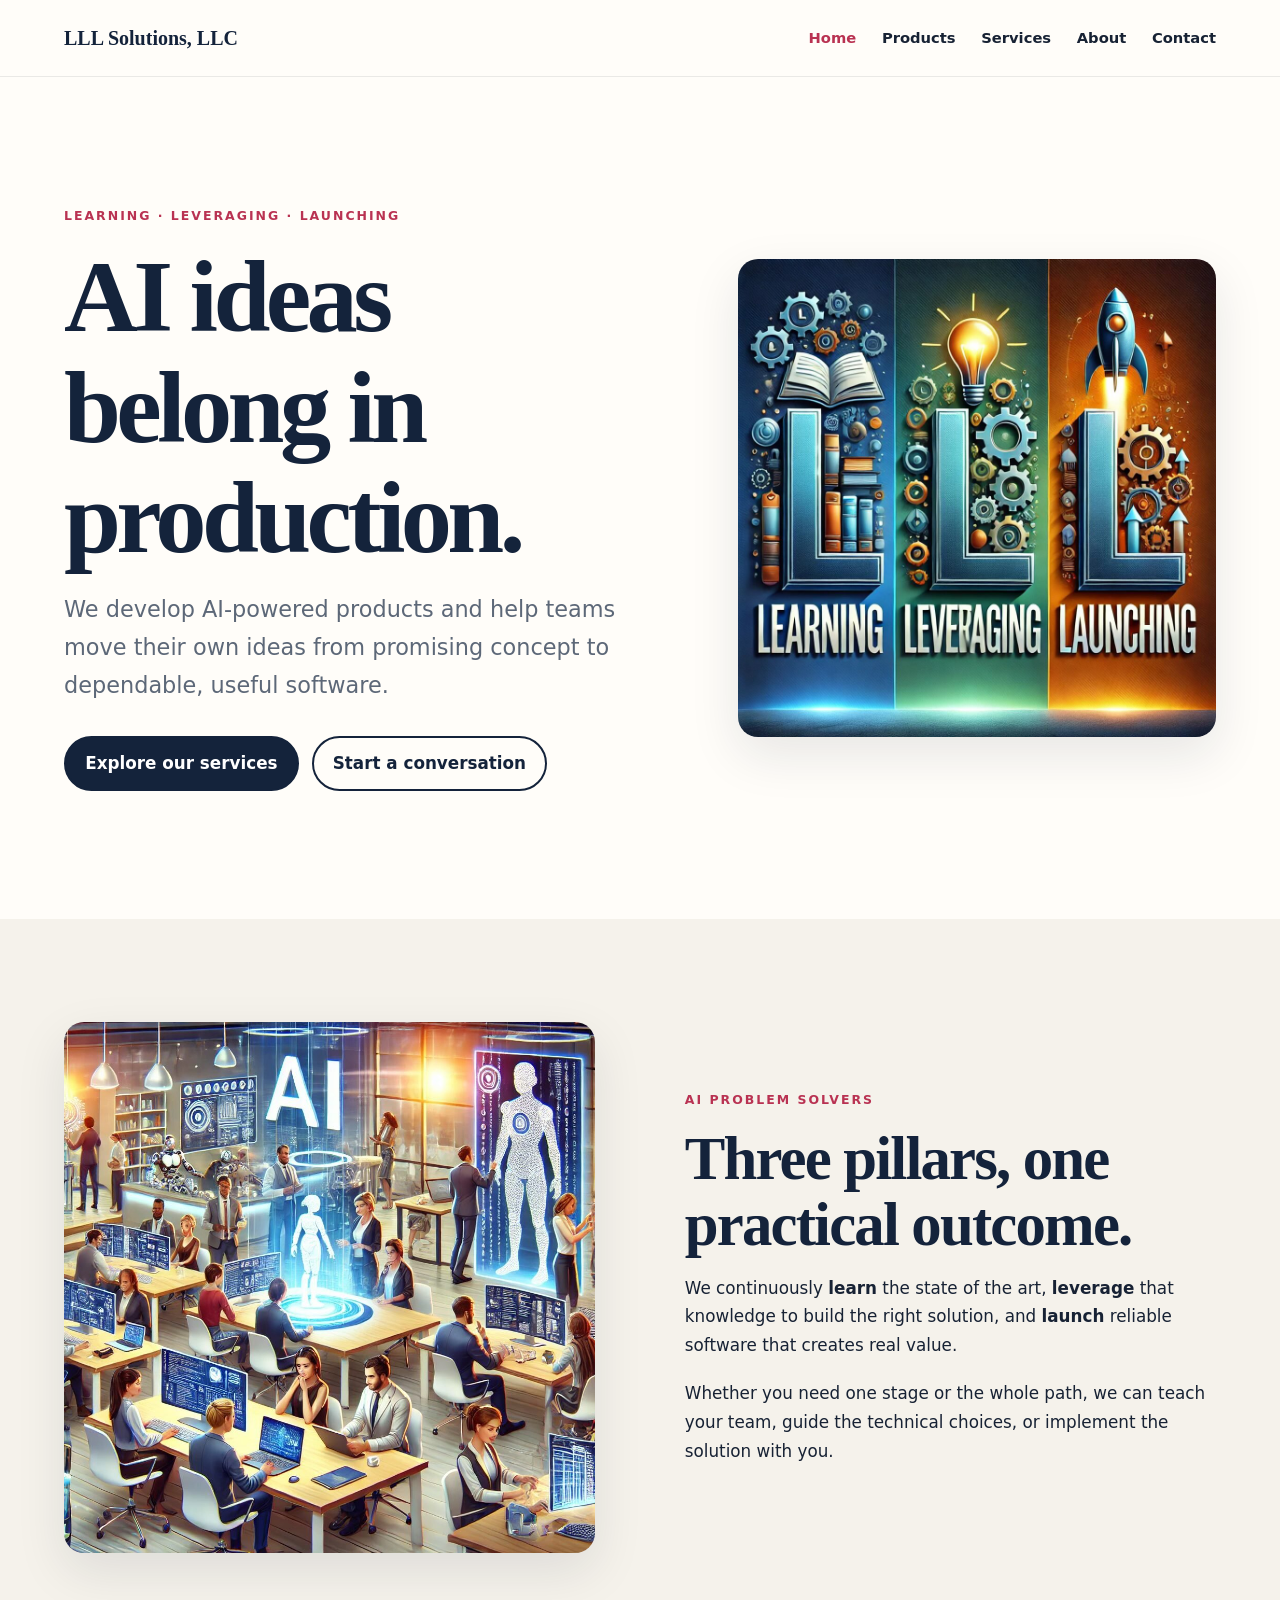
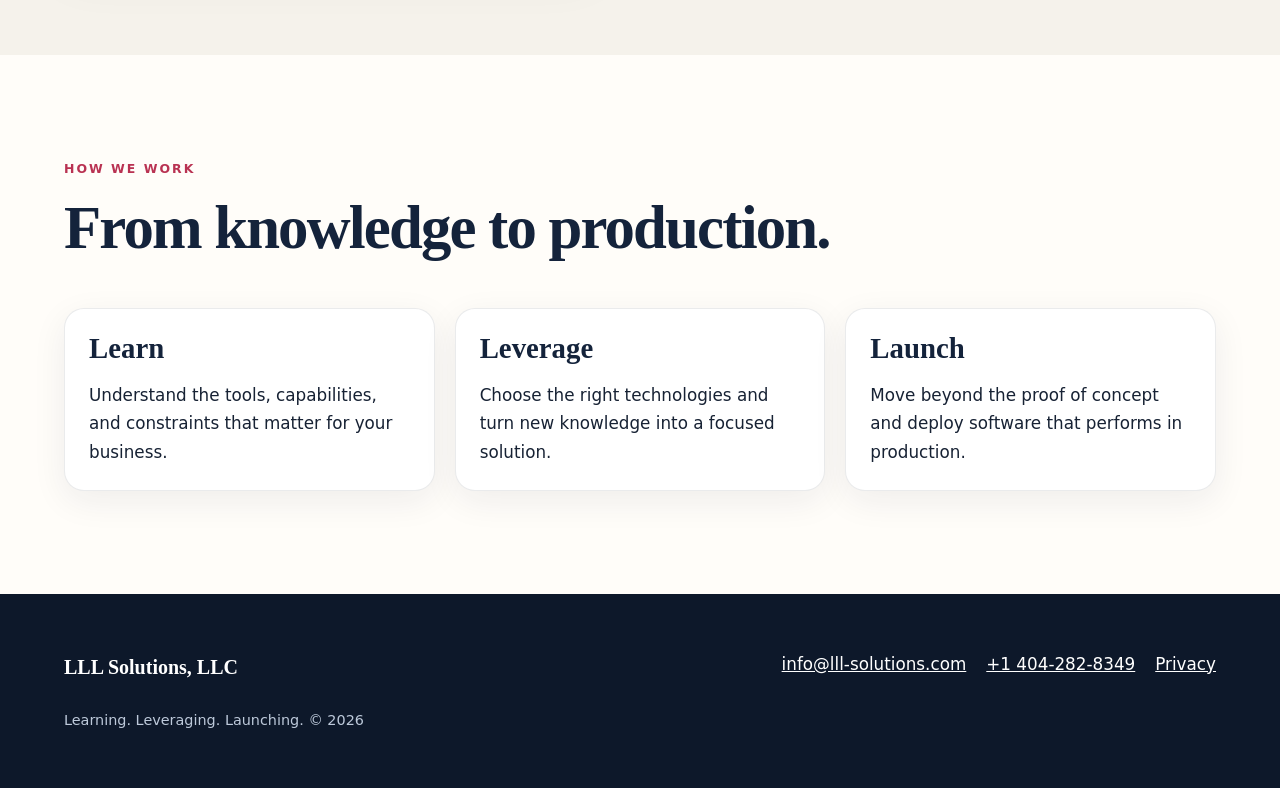
==== index.html @ f2076dd1 "Launch static LLL Solutions website" ====
<!doctype html>
<html lang="en">
<head>
  <meta charset="utf-8">
  <meta name="viewport" content="width=device-width, initial-scale=1">
  <meta name="description" content="LLL Solutions develops and launches practical AI products and helps teams put AI into production.">
  <title>LLL Solutions, LLC — AI Problem Solvers</title>
  <link rel="stylesheet" href="/assets/styles.css">
  <script src="/assets/site.js" defer></script>
</head>
<body>
  <site-header></site-header>
  <main id="main">
    <section class="container hero">
      <div>
        <p class="eyebrow">Learning · Leveraging · Launching</p>
        <h1>AI ideas belong in production.</h1>
        <p class="lede">We develop AI-powered products and help teams move their own ideas from promising concept to dependable, useful software.</p>
        <div class="actions">
          <a class="button" href="/services/">Explore our services</a>
          <a class="button button--ghost" href="/contact/">Start a conversation</a>
        </div>
      </div>
      <div class="hero__image"><img src="/assets/images/three-pillars.jpg" alt="Three llamas representing learning, leveraging, and launching"></div>
    </section>

    <section class="section section--soft">
      <div class="container split">
        <div class="feature-image"><img src="/assets/images/ai-problem-solvers.jpg" alt="Llama working with artificial intelligence technology"></div>
        <div>
          <p class="eyebrow">AI problem solvers</p>
          <h2>Three pillars, one practical outcome.</h2>
          <p>We continuously <strong>learn</strong> the state of the art, <strong>leverage</strong> that knowledge to build the right solution, and <strong>launch</strong> reliable software that creates real value.</p>
          <p>Whether you need one stage or the whole path, we can teach your team, guide the technical choices, or implement the solution with you.</p>
        </div>
      </div>
    </section>

    <section class="section">
      <div class="container">
        <p class="eyebrow">How we work</p>
        <h2>From knowledge to production.</h2>
        <div class="card-grid">
          <article class="card"><div class="card__body"><h3>Learn</h3><p>Understand the tools, capabilities, and constraints that matter for your business.</p></div></article>
          <article class="card"><div class="card__body"><h3>Leverage</h3><p>Choose the right technologies and turn new knowledge into a focused solution.</p></div></article>
          <article class="card"><div class="card__body"><h3>Launch</h3><p>Move beyond the proof of concept and deploy software that performs in production.</p></div></article>
        </div>
      </div>
    </section>
  </main>
  <site-footer></site-footer>
</body>
</html>
---- assets/styles.css ----
:root {
  --ink: #172234;
  --muted: #5d6878;
  --paper: #fffdf9;
  --surface: #f5f2eb;
  --surface-strong: #e9e3d8;
  --accent: #e85473;
  --accent-dark: #b93252;
  --teal: #0d7770;
  --navy: #14233b;
  --white: #ffffff;
  --radius: 1.25rem;
  --shadow: 0 18px 50px rgb(23 34 52 / 10%);
  --content: 72rem;
  --text: 44rem;
  --space-section: clamp(4rem, 8vw, 7rem);
}

* { box-sizing: border-box; }

html { scroll-behavior: smooth; }

body {
  margin: 0;
  color: var(--ink);
  background: var(--paper);
  font-family: Inter, ui-sans-serif, system-ui, -apple-system, BlinkMacSystemFont, "Segoe UI", sans-serif;
  font-size: 1.05rem;
  line-height: 1.7;
}

img { display: block; max-width: 100%; }
a { color: var(--teal); }
a:hover { color: var(--accent-dark); }

h1, h2, h3 {
  margin: 0 0 1rem;
  color: var(--navy);
  font-family: Georgia, "Times New Roman", serif;
  line-height: 1.08;
}

h1 { font-size: clamp(3rem, 8vw, 6.5rem); letter-spacing: -0.045em; }
h2 { font-size: clamp(2.1rem, 5vw, 3.8rem); letter-spacing: -0.03em; }
h3 { font-size: clamp(1.35rem, 3vw, 1.8rem); }
p { margin: 0 0 1.25rem; }

.skip-link {
  position: fixed;
  left: 1rem;
  top: -5rem;
  z-index: 100;
  padding: .75rem 1rem;
  background: var(--navy);
  color: var(--white);
}
.skip-link:focus { top: 1rem; }

.site-header {
  position: sticky;
  top: 0;
  z-index: 20;
  border-bottom: 1px solid rgb(23 34 52 / 9%);
  background: rgb(255 253 249 / 92%);
  backdrop-filter: blur(16px);
}

.nav-wrap {
  display: flex;
  align-items: center;
  justify-content: space-between;
  width: min(calc(100% - 2rem), var(--content));
  min-height: 4.75rem;
  margin: auto;
  gap: 1.5rem;
}

.brand {
  color: var(--navy);
  font-family: Georgia, "Times New Roman", serif;
  font-size: 1.25rem;
  font-weight: 700;
  text-decoration: none;
  white-space: nowrap;
}

.nav-links { display: flex; align-items: center; gap: clamp(.7rem, 2vw, 1.6rem); }
.nav-links a { color: var(--ink); font-size: .92rem; font-weight: 700; text-decoration: none; }
.nav-links a:hover, .nav-links a[aria-current="page"] { color: var(--accent-dark); }

.container { width: min(calc(100% - 2rem), var(--content)); margin-inline: auto; }
.text-container { width: min(calc(100% - 2rem), var(--text)); margin-inline: auto; }
.section { padding-block: var(--space-section); }
.section--soft { background: var(--surface); }
.section--dark { color: #dfe8f5; background: var(--navy); }
.section--dark h2, .section--dark h3 { color: var(--white); }

.eyebrow {
  margin-bottom: 1rem;
  color: var(--accent-dark);
  font-size: .78rem;
  font-weight: 800;
  letter-spacing: .16em;
  text-transform: uppercase;
}

.lede { max-width: 43rem; color: var(--muted); font-size: clamp(1.15rem, 2vw, 1.4rem); }
.section--dark .lede { color: #bdc9da; }

.hero {
  display: grid;
  grid-template-columns: 1.1fr .9fr;
  align-items: center;
  min-height: calc(100vh - 4.75rem);
  gap: clamp(2rem, 7vw, 6rem);
  padding-block: clamp(4rem, 10vw, 8rem);
}

.hero__image, .feature-image {
  overflow: hidden;
  border-radius: var(--radius);
  box-shadow: var(--shadow);
}
.hero__image img, .feature-image img { width: 100%; aspect-ratio: 1; object-fit: cover; }

.actions { display: flex; flex-wrap: wrap; gap: .8rem; margin-top: 2rem; }
.button {
  display: inline-flex;
  align-items: center;
  justify-content: center;
  min-height: 3rem;
  padding: .7rem 1.2rem;
  border: 2px solid var(--navy);
  border-radius: 999px;
  background: var(--navy);
  color: var(--white);
  font-weight: 800;
  text-decoration: none;
}
.button:hover { border-color: var(--accent-dark); background: var(--accent-dark); color: var(--white); }
.button--ghost { background: transparent; color: var(--navy); }

.split {
  display: grid;
  grid-template-columns: repeat(2, minmax(0, 1fr));
  align-items: center;
  gap: clamp(2rem, 7vw, 6rem);
}

.card-grid { display: grid; grid-template-columns: repeat(3, minmax(0, 1fr)); gap: 1.25rem; margin-top: 3rem; }
.card {
  overflow: hidden;
  border: 1px solid rgb(23 34 52 / 9%);
  border-radius: var(--radius);
  background: var(--white);
  box-shadow: 0 10px 35px rgb(23 34 52 / 7%);
}
.card img { width: 100%; aspect-ratio: 16 / 10; object-fit: cover; }
.card__body { padding: 1.5rem; }
.card__body p:last-child { margin-bottom: 0; }

.page-hero { padding-block: clamp(4rem, 10vw, 8rem); background: var(--surface); }
.page-hero h1 { max-width: 60rem; }
.page-hero .lede { margin-bottom: 0; }

.profile-image { width: min(18rem, 70vw); border-radius: 50%; box-shadow: var(--shadow); }
.gallery { display: grid; grid-template-columns: repeat(3, minmax(0, 1fr)); gap: 1rem; margin-top: 2.5rem; }
.gallery img { width: 100%; aspect-ratio: 3 / 4; border-radius: var(--radius); object-fit: cover; }

.contact-panel {
  padding: clamp(2rem, 6vw, 4rem);
  border-radius: var(--radius);
  background: var(--navy);
  color: #dfe8f5;
  box-shadow: var(--shadow);
}
.contact-panel h2 { color: var(--white); }
.contact-panel a { color: #ff9caf; }
.contact-list { display: grid; gap: .8rem; margin: 2rem 0 0; padding: 0; list-style: none; }
.contact-list a { font-size: clamp(1.15rem, 3vw, 1.6rem); font-weight: 800; }

.legal { padding-block: var(--space-section); }
.legal h2 { margin-top: 2.5rem; font-size: 1.8rem; }

.site-footer { padding-block: 3.5rem; color: #bdc9da; background: #0d182a; }
.footer-grid { display: grid; grid-template-columns: 1fr auto; gap: 2rem; }
.footer-links { display: flex; flex-wrap: wrap; gap: .6rem 1.25rem; }
.site-footer a { color: var(--white); }
.copyright { margin: 1.5rem 0 0; font-size: .9rem; }

@media (max-width: 760px) {
  .nav-wrap { align-items: flex-start; flex-direction: column; padding-block: 1rem; }
  .nav-links { width: 100%; overflow-x: auto; padding-bottom: .25rem; }
  .site-header { position: static; }
  .hero { min-height: auto; }
  .hero, .split, .card-grid, .gallery, .footer-grid { grid-template-columns: 1fr; }
  .hero__image { max-width: 30rem; }
  .gallery { grid-template-columns: repeat(2, minmax(0, 1fr)); }
  .gallery img:last-child { grid-column: 1 / -1; width: 50%; margin-inline: auto; }
}

@media (prefers-reduced-motion: no-preference) {
  .card, .button { transition: transform 180ms ease, box-shadow 180ms ease, background 180ms ease; }
  .card:hover { transform: translateY(-4px); box-shadow: var(--shadow); }
  .button:hover { transform: translateY(-1px); }
}
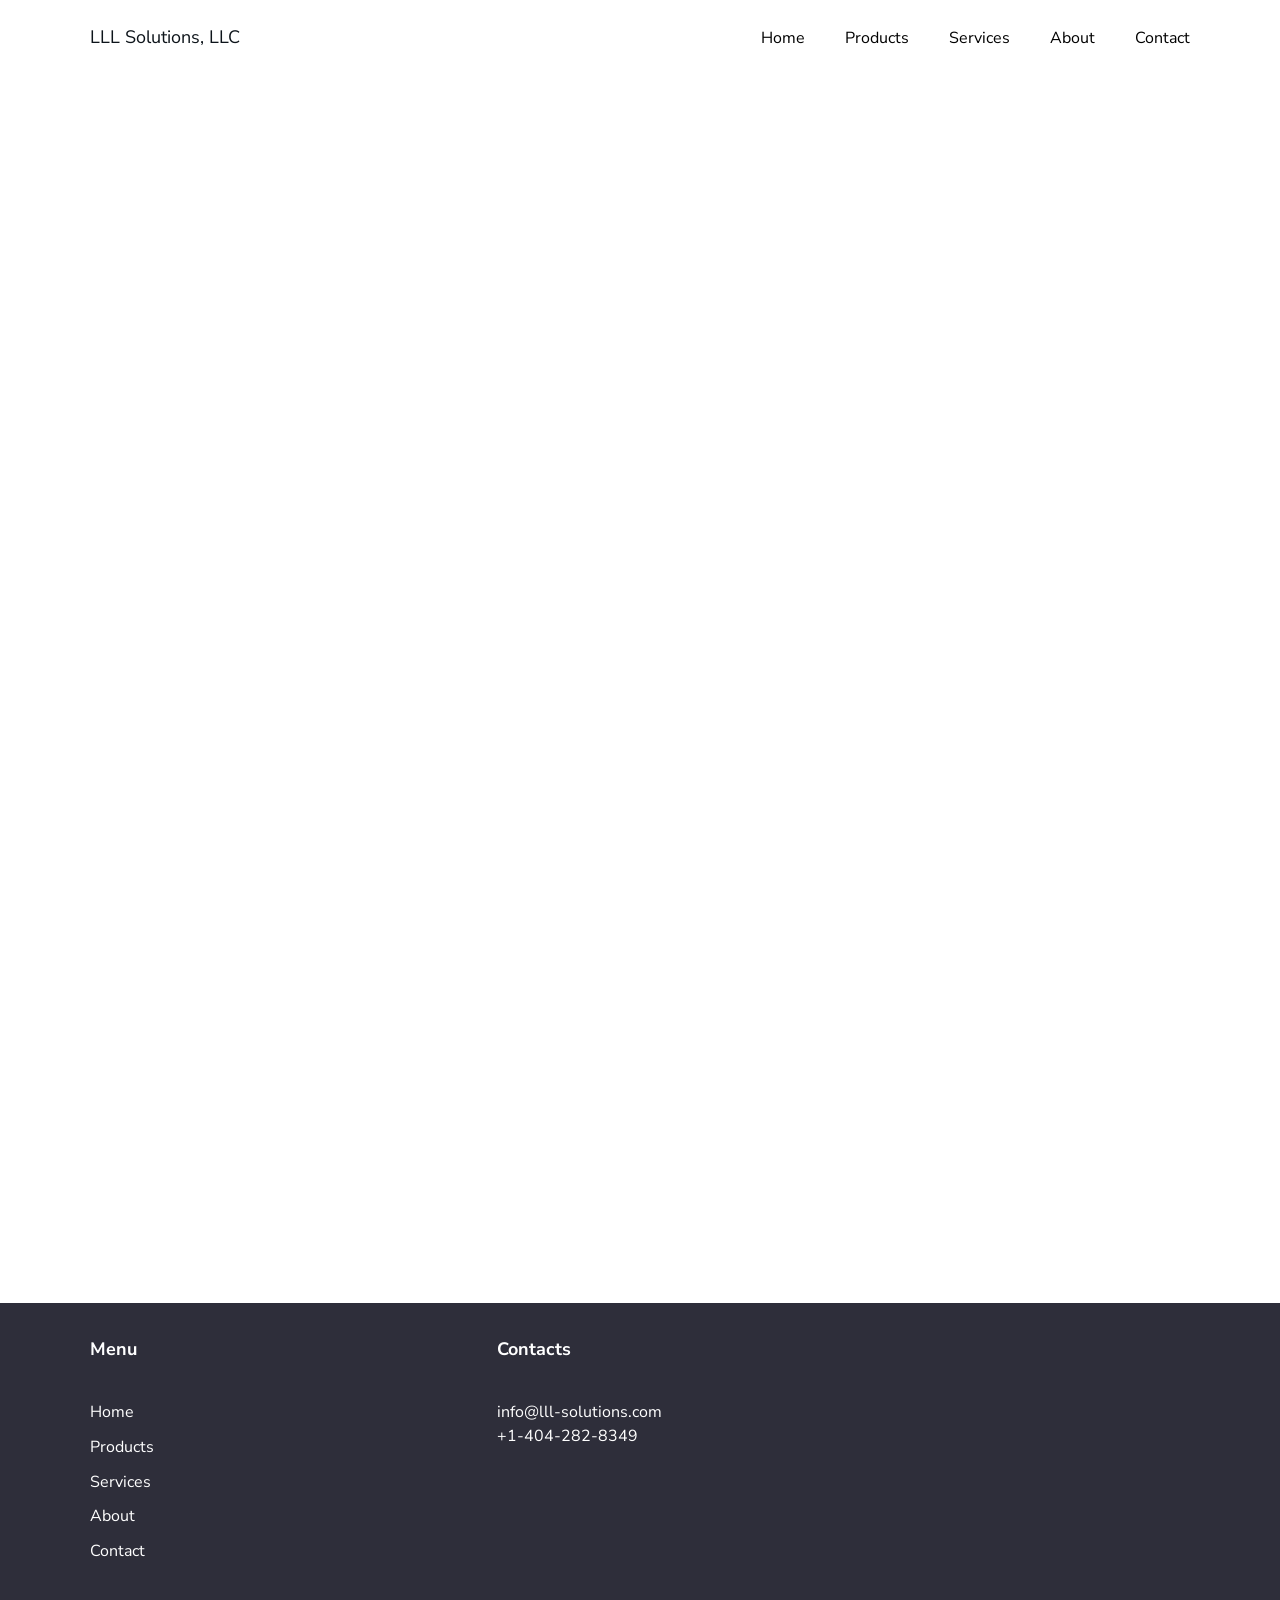
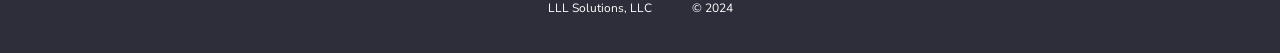
==== commit f7aae7a2: "Mirror original WordPress site as static HTML" ====
--- a/index.html
+++ b/index.html
@@ -1,53 +1,385 @@
-<!doctype html>
-<html lang="en">
+<!DOCTYPE html>
+<html lang="en-US">
 <head>
-  <meta charset="utf-8">
-  <meta name="viewport" content="width=device-width, initial-scale=1">
-  <meta name="description" content="LLL Solutions develops and launches practical AI products and helps teams put AI into production.">
-  <title>LLL Solutions, LLC — AI Problem Solvers</title>
-  <link rel="stylesheet" href="/assets/styles.css">
-  <script src="/assets/site.js" defer></script>
+	<meta charset="UTF-8" />
+	<meta name="viewport" content="width=device-width, initial-scale=1" />
+<meta name='robots' content='max-image-preview:large' />
+	<style>img:is([sizes="auto" i], [sizes^="auto," i]) { contain-intrinsic-size: 3000px 1500px }</style>
+	<title>LLL Solutions, LLC</title>
+<script>
+window._wpemojiSettings = {"baseUrl":"https:\/\/s.w.org\/images\/core\/emoji\/15.0.3\/72x72\/","ext":".png","svgUrl":"https:\/\/s.w.org\/images\/core\/emoji\/15.0.3\/svg\/","svgExt":".svg","source":{"concatemoji":"https:\/\/lll-solutions.com\/wp-includes\/js\/wp-emoji-release.min.js?ver=6.7.8"}};
+/*! This file is auto-generated */
+!function(i,n){var o,s,e;function c(e){try{var t={supportTests:e,timestamp:(new Date).valueOf()};sessionStorage.setItem(o,JSON.stringify(t))}catch(e){}}function p(e,t,n){e.clearRect(0,0,e.canvas.width,e.canvas.height),e.fillText(t,0,0);var t=new Uint32Array(e.getImageData(0,0,e.canvas.width,e.canvas.height).data),r=(e.clearRect(0,0,e.canvas.width,e.canvas.height),e.fillText(n,0,0),new Uint32Array(e.getImageData(0,0,e.canvas.width,e.canvas.height).data));return t.every(function(e,t){return e===r[t]})}function u(e,t,n){switch(t){case"flag":return n(e,"\ud83c\udff3\ufe0f\u200d\u26a7\ufe0f","\ud83c\udff3\ufe0f\u200b\u26a7\ufe0f")?!1:!n(e,"\ud83c\uddfa\ud83c\uddf3","\ud83c\uddfa\u200b\ud83c\uddf3")&&!n(e,"\ud83c\udff4\udb40\udc67\udb40\udc62\udb40\udc65\udb40\udc6e\udb40\udc67\udb40\udc7f","\ud83c\udff4\u200b\udb40\udc67\u200b\udb40\udc62\u200b\udb40\udc65\u200b\udb40\udc6e\u200b\udb40\udc67\u200b\udb40\udc7f");case"emoji":return!n(e,"\ud83d\udc26\u200d\u2b1b","\ud83d\udc26\u200b\u2b1b")}return!1}function f(e,t,n){var r="undefined"!=typeof WorkerGlobalScope&&self instanceof WorkerGlobalScope?new OffscreenCanvas(300,150):i.createElement("canvas"),a=r.getContext("2d",{willReadFrequently:!0}),o=(a.textBaseline="top",a.font="600 32px Arial",{});return e.forEach(function(e){o[e]=t(a,e,n)}),o}function t(e){var t=i.createElement("script");t.src=e,t.defer=!0,i.head.appendChild(t)}"undefined"!=typeof Promise&&(o="wpEmojiSettingsSupports",s=["flag","emoji"],n.supports={everything:!0,everythingExceptFlag:!0},e=new Promise(function(e){i.addEventListener("DOMContentLoaded",e,{once:!0})}),new Promise(function(t){var n=function(){try{var e=JSON.parse(sessionStorage.getItem(o));if("object"==typeof e&&"number"==typeof e.timestamp&&(new Date).valueOf()<e.timestamp+604800&&"object"==typeof e.supportTests)return e.supportTests}catch(e){}return null}();if(!n){if("undefined"!=typeof Worker&&"undefined"!=typeof OffscreenCanvas&&"undefined"!=typeof URL&&URL.createObjectURL&&"undefined"!=typeof Blob)try{var e="postMessage("+f.toString()+"("+[JSON.stringify(s),u.toString(),p.toString()].join(",")+"));",r=new Blob([e],{type:"text/javascript"}),a=new Worker(URL.createObjectURL(r),{name:"wpTestEmojiSupports"});return void(a.onmessage=function(e){c(n=e.data),a.terminate(),t(n)})}catch(e){}c(n=f(s,u,p))}t(n)}).then(function(e){for(var t in e)n.supports[t]=e[t],n.supports.everything=n.supports.everything&&n.supports[t],"flag"!==t&&(n.supports.everythingExceptFlag=n.supports.everythingExceptFlag&&n.supports[t]);n.supports.everythingExceptFlag=n.supports.everythingExceptFlag&&!n.supports.flag,n.DOMReady=!1,n.readyCallback=function(){n.DOMReady=!0}}).then(function(){return e}).then(function(){var e;n.supports.everything||(n.readyCallback(),(e=n.source||{}).concatemoji?t(e.concatemoji):e.wpemoji&&e.twemoji&&(t(e.twemoji),t(e.wpemoji)))}))}((window,document),window._wpemojiSettings);
+</script>
+
+<style id='wp-block-site-logo-inline-css'>
+.wp-block-site-logo{box-sizing:border-box;line-height:0}.wp-block-site-logo a{display:inline-block;line-height:0}.wp-block-site-logo.is-default-size img{height:auto;width:120px}.wp-block-site-logo img{height:auto;max-width:100%}.wp-block-site-logo a,.wp-block-site-logo img{border-radius:inherit}.wp-block-site-logo.aligncenter{margin-left:auto;margin-right:auto;text-align:center}:root :where(.wp-block-site-logo.is-style-rounded){border-radius:9999px}
+</style>
+<style id='wp-block-site-title-inline-css'>
+.wp-block-site-title{box-sizing:border-box}.wp-block-site-title :where(a){color:inherit;font-family:inherit;font-size:inherit;font-style:inherit;font-weight:inherit;letter-spacing:inherit;line-height:inherit;text-decoration:inherit}
+</style>
+<style id='wp-block-group-inline-css'>
+.wp-block-group{box-sizing:border-box}:where(.wp-block-group.wp-block-group-is-layout-constrained){position:relative}
+</style>
+<style id='wp-block-navigation-link-inline-css'>
+.wp-block-navigation .wp-block-navigation-item__label{overflow-wrap:break-word}.wp-block-navigation .wp-block-navigation-item__description{display:none}.link-ui-tools{border-top:1px solid #f0f0f0;padding:8px}.link-ui-block-inserter{padding-top:8px}.link-ui-block-inserter__back{margin-left:8px;text-transform:uppercase}
+</style>
+<link rel="stylesheet" id="wp-block-navigation-css" href="/wp-includes/blocks/navigation/style.min.css" media="all" />
+<style id='wp-block-heading-inline-css'>
+h1.has-background,h2.has-background,h3.has-background,h4.has-background,h5.has-background,h6.has-background{padding:1.25em 2.375em}h1.has-text-align-left[style*=writing-mode]:where([style*=vertical-lr]),h1.has-text-align-right[style*=writing-mode]:where([style*=vertical-rl]),h2.has-text-align-left[style*=writing-mode]:where([style*=vertical-lr]),h2.has-text-align-right[style*=writing-mode]:where([style*=vertical-rl]),h3.has-text-align-left[style*=writing-mode]:where([style*=vertical-lr]),h3.has-text-align-right[style*=writing-mode]:where([style*=vertical-rl]),h4.has-text-align-left[style*=writing-mode]:where([style*=vertical-lr]),h4.has-text-align-right[style*=writing-mode]:where([style*=vertical-rl]),h5.has-text-align-left[style*=writing-mode]:where([style*=vertical-lr]),h5.has-text-align-right[style*=writing-mode]:where([style*=vertical-rl]),h6.has-text-align-left[style*=writing-mode]:where([style*=vertical-lr]),h6.has-text-align-right[style*=writing-mode]:where([style*=vertical-rl]){rotate:180deg}
+</style>
+<style id='wp-block-paragraph-inline-css'>
+.is-small-text{font-size:.875em}.is-regular-text{font-size:1em}.is-large-text{font-size:2.25em}.is-larger-text{font-size:3em}.has-drop-cap:not(:focus):first-letter{float:left;font-size:8.4em;font-style:normal;font-weight:100;line-height:.68;margin:.05em .1em 0 0;text-transform:uppercase}body.rtl .has-drop-cap:not(:focus):first-letter{float:none;margin-left:.1em}p.has-drop-cap.has-background{overflow:hidden}:root :where(p.has-background){padding:1.25em 2.375em}:where(p.has-text-color:not(.has-link-color)) a{color:inherit}p.has-text-align-left[style*="writing-mode:vertical-lr"],p.has-text-align-right[style*="writing-mode:vertical-rl"]{rotate:180deg}
+</style>
+<style id='wp-block-button-inline-css'>
+.wp-block-button__link{box-sizing:border-box;cursor:pointer;display:inline-block;text-align:center;word-break:break-word}.wp-block-button__link.aligncenter{text-align:center}.wp-block-button__link.alignright{text-align:right}:where(.wp-block-button__link){border-radius:9999px;box-shadow:none;padding:calc(.667em + 2px) calc(1.333em + 2px);text-decoration:none}.wp-block-button[style*=text-decoration] .wp-block-button__link{text-decoration:inherit}.wp-block-buttons>.wp-block-button.has-custom-width{max-width:none}.wp-block-buttons>.wp-block-button.has-custom-width .wp-block-button__link{width:100%}.wp-block-buttons>.wp-block-button.has-custom-font-size .wp-block-button__link{font-size:inherit}.wp-block-buttons>.wp-block-button.wp-block-button__width-25{width:calc(25% - var(--wp--style--block-gap, .5em)*.75)}.wp-block-buttons>.wp-block-button.wp-block-button__width-50{width:calc(50% - var(--wp--style--block-gap, .5em)*.5)}.wp-block-buttons>.wp-block-button.wp-block-button__width-75{width:calc(75% - var(--wp--style--block-gap, .5em)*.25)}.wp-block-buttons>.wp-block-button.wp-block-button__width-100{flex-basis:100%;width:100%}.wp-block-buttons.is-vertical>.wp-block-button.wp-block-button__width-25{width:25%}.wp-block-buttons.is-vertical>.wp-block-button.wp-block-button__width-50{width:50%}.wp-block-buttons.is-vertical>.wp-block-button.wp-block-button__width-75{width:75%}.wp-block-button.is-style-squared,.wp-block-button__link.wp-block-button.is-style-squared{border-radius:0}.wp-block-button.no-border-radius,.wp-block-button__link.no-border-radius{border-radius:0!important}:root :where(.wp-block-button .wp-block-button__link.is-style-outline),:root :where(.wp-block-button.is-style-outline>.wp-block-button__link){border:2px solid;padding:.667em 1.333em}:root :where(.wp-block-button .wp-block-button__link.is-style-outline:not(.has-text-color)),:root :where(.wp-block-button.is-style-outline>.wp-block-button__link:not(.has-text-color)){color:currentColor}:root :where(.wp-block-button .wp-block-button__link.is-style-outline:not(.has-background)),:root :where(.wp-block-button.is-style-outline>.wp-block-button__link:not(.has-background)){background-color:initial;background-image:none}
+</style>
+<style id='wp-block-buttons-inline-css'>
+.wp-block-buttons.is-vertical{flex-direction:column}.wp-block-buttons.is-vertical>.wp-block-button:last-child{margin-bottom:0}.wp-block-buttons>.wp-block-button{display:inline-block;margin:0}.wp-block-buttons.is-content-justification-left{justify-content:flex-start}.wp-block-buttons.is-content-justification-left.is-vertical{align-items:flex-start}.wp-block-buttons.is-content-justification-center{justify-content:center}.wp-block-buttons.is-content-justification-center.is-vertical{align-items:center}.wp-block-buttons.is-content-justification-right{justify-content:flex-end}.wp-block-buttons.is-content-justification-right.is-vertical{align-items:flex-end}.wp-block-buttons.is-content-justification-space-between{justify-content:space-between}.wp-block-buttons.aligncenter{text-align:center}.wp-block-buttons:not(.is-content-justification-space-between,.is-content-justification-right,.is-content-justification-left,.is-content-justification-center) .wp-block-button.aligncenter{margin-left:auto;margin-right:auto;width:100%}.wp-block-buttons[style*=text-decoration] .wp-block-button,.wp-block-buttons[style*=text-decoration] .wp-block-button__link{text-decoration:inherit}.wp-block-buttons.has-custom-font-size .wp-block-button__link{font-size:inherit}.wp-block-button.aligncenter{text-align:center}
+</style>
+<style id='wp-block-image-inline-css'>
+.wp-block-image a{display:inline-block}.wp-block-image img{box-sizing:border-box;height:auto;max-width:100%;vertical-align:bottom}@media (prefers-reduced-motion:no-preference){.wp-block-image img.hide{visibility:hidden}.wp-block-image img.show{animation:show-content-image .4s}}.wp-block-image[style*=border-radius] img,.wp-block-image[style*=border-radius]>a{border-radius:inherit}.wp-block-image.has-custom-border img{box-sizing:border-box}.wp-block-image.aligncenter{text-align:center}.wp-block-image.alignfull a,.wp-block-image.alignwide a{width:100%}.wp-block-image.alignfull img,.wp-block-image.alignwide img{height:auto;width:100%}.wp-block-image .aligncenter,.wp-block-image .alignleft,.wp-block-image .alignright,.wp-block-image.aligncenter,.wp-block-image.alignleft,.wp-block-image.alignright{display:table}.wp-block-image .aligncenter>figcaption,.wp-block-image .alignleft>figcaption,.wp-block-image .alignright>figcaption,.wp-block-image.aligncenter>figcaption,.wp-block-image.alignleft>figcaption,.wp-block-image.alignright>figcaption{caption-side:bottom;display:table-caption}.wp-block-image .alignleft{float:left;margin:.5em 1em .5em 0}.wp-block-image .alignright{float:right;margin:.5em 0 .5em 1em}.wp-block-image .aligncenter{margin-left:auto;margin-right:auto}.wp-block-image :where(figcaption){margin-bottom:1em;margin-top:.5em}.wp-block-image.is-style-circle-mask img{border-radius:9999px}@supports ((-webkit-mask-image:none) or (mask-image:none)) or (-webkit-mask-image:none){.wp-block-image.is-style-circle-mask img{border-radius:0;-webkit-mask-image:url('data:image/svg+xml;utf8,<svg viewBox="0 0 100 100" xmlns="http://www.w3.org/2000/svg"><circle cx="50" cy="50" r="50"/></svg>');mask-image:url('data:image/svg+xml;utf8,<svg viewBox="0 0 100 100" xmlns="http://www.w3.org/2000/svg"><circle cx="50" cy="50" r="50"/></svg>');mask-mode:alpha;-webkit-mask-position:center;mask-position:center;-webkit-mask-repeat:no-repeat;mask-repeat:no-repeat;-webkit-mask-size:contain;mask-size:contain}}:root :where(.wp-block-image.is-style-rounded img,.wp-block-image .is-style-rounded img){border-radius:9999px}.wp-block-image figure{margin:0}.wp-lightbox-container{display:flex;flex-direction:column;position:relative}.wp-lightbox-container img{cursor:zoom-in}.wp-lightbox-container img:hover+button{opacity:1}.wp-lightbox-container button{align-items:center;-webkit-backdrop-filter:blur(16px) saturate(180%);backdrop-filter:blur(16px) saturate(180%);background-color:#5a5a5a40;border:none;border-radius:4px;cursor:zoom-in;display:flex;height:20px;justify-content:center;opacity:0;padding:0;position:absolute;right:16px;text-align:center;top:16px;transition:opacity .2s ease;width:20px;z-index:100}.wp-lightbox-container button:focus-visible{outline:3px auto #5a5a5a40;outline:3px auto -webkit-focus-ring-color;outline-offset:3px}.wp-lightbox-container button:hover{cursor:pointer;opacity:1}.wp-lightbox-container button:focus{opacity:1}.wp-lightbox-container button:focus,.wp-lightbox-container button:hover,.wp-lightbox-container button:not(:hover):not(:active):not(.has-background){background-color:#5a5a5a40;border:none}.wp-lightbox-overlay{box-sizing:border-box;cursor:zoom-out;height:100vh;left:0;overflow:hidden;position:fixed;top:0;visibility:hidden;width:100%;z-index:100000}.wp-lightbox-overlay .close-button{align-items:center;cursor:pointer;display:flex;justify-content:center;min-height:40px;min-width:40px;padding:0;position:absolute;right:calc(env(safe-area-inset-right) + 16px);top:calc(env(safe-area-inset-top) + 16px);z-index:5000000}.wp-lightbox-overlay .close-button:focus,.wp-lightbox-overlay .close-button:hover,.wp-lightbox-overlay .close-button:not(:hover):not(:active):not(.has-background){background:none;border:none}.wp-lightbox-overlay .lightbox-image-container{height:var(--wp--lightbox-container-height);left:50%;overflow:hidden;position:absolute;top:50%;transform:translate(-50%,-50%);transform-origin:top left;width:var(--wp--lightbox-container-width);z-index:9999999999}.wp-lightbox-overlay .wp-block-image{align-items:center;box-sizing:border-box;display:flex;height:100%;justify-content:center;margin:0;position:relative;transform-origin:0 0;width:100%;z-index:3000000}.wp-lightbox-overlay .wp-block-image img{height:var(--wp--lightbox-image-height);min-height:var(--wp--lightbox-image-height);min-width:var(--wp--lightbox-image-width);width:var(--wp--lightbox-image-width)}.wp-lightbox-overlay .wp-block-image figcaption{display:none}.wp-lightbox-overlay button{background:none;border:none}.wp-lightbox-overlay .scrim{background-color:#fff;height:100%;opacity:.9;position:absolute;width:100%;z-index:2000000}.wp-lightbox-overlay.active{animation:turn-on-visibility .25s both;visibility:visible}.wp-lightbox-overlay.active img{animation:turn-on-visibility .35s both}.wp-lightbox-overlay.show-closing-animation:not(.active){animation:turn-off-visibility .35s both}.wp-lightbox-overlay.show-closing-animation:not(.active) img{animation:turn-off-visibility .25s both}@media (prefers-reduced-motion:no-preference){.wp-lightbox-overlay.zoom.active{animation:none;opacity:1;visibility:visible}.wp-lightbox-overlay.zoom.active .lightbox-image-container{animation:lightbox-zoom-in .4s}.wp-lightbox-overlay.zoom.active .lightbox-image-container img{animation:none}.wp-lightbox-overlay.zoom.active .scrim{animation:turn-on-visibility .4s forwards}.wp-lightbox-overlay.zoom.show-closing-animation:not(.active){animation:none}.wp-lightbox-overlay.zoom.show-closing-animation:not(.active) .lightbox-image-container{animation:lightbox-zoom-out .4s}.wp-lightbox-overlay.zoom.show-closing-animation:not(.active) .lightbox-image-container img{animation:none}.wp-lightbox-overlay.zoom.show-closing-animation:not(.active) .scrim{animation:turn-off-visibility .4s forwards}}@keyframes show-content-image{0%{visibility:hidden}99%{visibility:hidden}to{visibility:visible}}@keyframes turn-on-visibility{0%{opacity:0}to{opacity:1}}@keyframes turn-off-visibility{0%{opacity:1;visibility:visible}99%{opacity:0;visibility:visible}to{opacity:0;visibility:hidden}}@keyframes lightbox-zoom-in{0%{transform:translate(calc((-100vw + var(--wp--lightbox-scrollbar-width))/2 + var(--wp--lightbox-initial-left-position)),calc(-50vh + var(--wp--lightbox-initial-top-position))) scale(var(--wp--lightbox-scale))}to{transform:translate(-50%,-50%) scale(1)}}@keyframes lightbox-zoom-out{0%{transform:translate(-50%,-50%) scale(1);visibility:visible}99%{visibility:visible}to{transform:translate(calc((-100vw + var(--wp--lightbox-scrollbar-width))/2 + var(--wp--lightbox-initial-left-position)),calc(-50vh + var(--wp--lightbox-initial-top-position))) scale(var(--wp--lightbox-scale));visibility:hidden}}
+</style>
+<style id='wp-block-columns-inline-css'>
+.wp-block-columns{align-items:normal!important;box-sizing:border-box;display:flex;flex-wrap:wrap!important}@media (min-width:782px){.wp-block-columns{flex-wrap:nowrap!important}}.wp-block-columns.are-vertically-aligned-top{align-items:flex-start}.wp-block-columns.are-vertically-aligned-center{align-items:center}.wp-block-columns.are-vertically-aligned-bottom{align-items:flex-end}@media (max-width:781px){.wp-block-columns:not(.is-not-stacked-on-mobile)>.wp-block-column{flex-basis:100%!important}}@media (min-width:782px){.wp-block-columns:not(.is-not-stacked-on-mobile)>.wp-block-column{flex-basis:0;flex-grow:1}.wp-block-columns:not(.is-not-stacked-on-mobile)>.wp-block-column[style*=flex-basis]{flex-grow:0}}.wp-block-columns.is-not-stacked-on-mobile{flex-wrap:nowrap!important}.wp-block-columns.is-not-stacked-on-mobile>.wp-block-column{flex-basis:0;flex-grow:1}.wp-block-columns.is-not-stacked-on-mobile>.wp-block-column[style*=flex-basis]{flex-grow:0}:where(.wp-block-columns){margin-bottom:1.75em}:where(.wp-block-columns.has-background){padding:1.25em 2.375em}.wp-block-column{flex-grow:1;min-width:0;overflow-wrap:break-word;word-break:break-word}.wp-block-column.is-vertically-aligned-top{align-self:flex-start}.wp-block-column.is-vertically-aligned-center{align-self:center}.wp-block-column.is-vertically-aligned-bottom{align-self:flex-end}.wp-block-column.is-vertically-aligned-stretch{align-self:stretch}.wp-block-column.is-vertically-aligned-bottom,.wp-block-column.is-vertically-aligned-center,.wp-block-column.is-vertically-aligned-top{width:100%}
+</style>
+<style id='wp-block-post-content-inline-css'>
+.wp-block-post-content{display:flow-root}
+</style>
+<style id='wp-emoji-styles-inline-css'>
+
+	img.wp-smiley, img.emoji {
+		display: inline !important;
+		border: none !important;
+		box-shadow: none !important;
+		height: 1em !important;
+		width: 1em !important;
+		margin: 0 0.07em !important;
+		vertical-align: -0.1em !important;
+		background: none !important;
+		padding: 0 !important;
+	}
+</style>
+<style id='wp-block-library-inline-css'>
+:root{--wp-admin-theme-color:#007cba;--wp-admin-theme-color--rgb:0,124,186;--wp-admin-theme-color-darker-10:#006ba1;--wp-admin-theme-color-darker-10--rgb:0,107,161;--wp-admin-theme-color-darker-20:#005a87;--wp-admin-theme-color-darker-20--rgb:0,90,135;--wp-admin-border-width-focus:2px;--wp-block-synced-color:#7a00df;--wp-block-synced-color--rgb:122,0,223;--wp-bound-block-color:var(--wp-block-synced-color)}@media (min-resolution:192dpi){:root{--wp-admin-border-width-focus:1.5px}}.wp-element-button{cursor:pointer}:root{--wp--preset--font-size--normal:16px;--wp--preset--font-size--huge:42px}:root .has-very-light-gray-background-color{background-color:#eee}:root .has-very-dark-gray-background-color{background-color:#313131}:root .has-very-light-gray-color{color:#eee}:root .has-very-dark-gray-color{color:#313131}:root .has-vivid-green-cyan-to-vivid-cyan-blue-gradient-background{background:linear-gradient(135deg,#00d084,#0693e3)}:root .has-purple-crush-gradient-background{background:linear-gradient(135deg,#34e2e4,#4721fb 50%,#ab1dfe)}:root .has-hazy-dawn-gradient-background{background:linear-gradient(135deg,#faaca8,#dad0ec)}:root .has-subdued-olive-gradient-background{background:linear-gradient(135deg,#fafae1,#67a671)}:root .has-atomic-cream-gradient-background{background:linear-gradient(135deg,#fdd79a,#004a59)}:root .has-nightshade-gradient-background{background:linear-gradient(135deg,#330968,#31cdcf)}:root .has-midnight-gradient-background{background:linear-gradient(135deg,#020381,#2874fc)}.has-regular-font-size{font-size:1em}.has-larger-font-size{font-size:2.625em}.has-normal-font-size{font-size:var(--wp--preset--font-size--normal)}.has-huge-font-size{font-size:var(--wp--preset--font-size--huge)}.has-text-align-center{text-align:center}.has-text-align-left{text-align:left}.has-text-align-right{text-align:right}#end-resizable-editor-section{display:none}.aligncenter{clear:both}.items-justified-left{justify-content:flex-start}.items-justified-center{justify-content:center}.items-justified-right{justify-content:flex-end}.items-justified-space-between{justify-content:space-between}.screen-reader-text{border:0;clip:rect(1px,1px,1px,1px);clip-path:inset(50%);height:1px;margin:-1px;overflow:hidden;padding:0;position:absolute;width:1px;word-wrap:normal!important}.screen-reader-text:focus{background-color:#ddd;clip:auto!important;clip-path:none;color:#444;display:block;font-size:1em;height:auto;left:5px;line-height:normal;padding:15px 23px 14px;text-decoration:none;top:5px;width:auto;z-index:100000}html :where(.has-border-color){border-style:solid}html :where([style*=border-top-color]){border-top-style:solid}html :where([style*=border-right-color]){border-right-style:solid}html :where([style*=border-bottom-color]){border-bottom-style:solid}html :where([style*=border-left-color]){border-left-style:solid}html :where([style*=border-width]){border-style:solid}html :where([style*=border-top-width]){border-top-style:solid}html :where([style*=border-right-width]){border-right-style:solid}html :where([style*=border-bottom-width]){border-bottom-style:solid}html :where([style*=border-left-width]){border-left-style:solid}html :where(img[class*=wp-image-]){height:auto;max-width:100%}:where(figure){margin:0 0 1em}html :where(.is-position-sticky){--wp-admin--admin-bar--position-offset:var(--wp-admin--admin-bar--height,0px)}@media screen and (max-width:600px){html :where(.is-position-sticky){--wp-admin--admin-bar--position-offset:0px}}
+</style>
+<style id='global-styles-inline-css'>
+:root{--wp--preset--aspect-ratio--square: 1;--wp--preset--aspect-ratio--4-3: 4/3;--wp--preset--aspect-ratio--3-4: 3/4;--wp--preset--aspect-ratio--3-2: 3/2;--wp--preset--aspect-ratio--2-3: 2/3;--wp--preset--aspect-ratio--16-9: 16/9;--wp--preset--aspect-ratio--9-16: 9/16;--wp--preset--color--black: #000000;--wp--preset--color--cyan-bluish-gray: #abb8c3;--wp--preset--color--white: #ffffff;--wp--preset--color--pale-pink: #f78da7;--wp--preset--color--vivid-red: #cf2e2e;--wp--preset--color--luminous-vivid-orange: #ff6900;--wp--preset--color--luminous-vivid-amber: #fcb900;--wp--preset--color--light-green-cyan: #7bdcb5;--wp--preset--color--vivid-green-cyan: #00d084;--wp--preset--color--pale-cyan-blue: #8ed1fc;--wp--preset--color--vivid-cyan-blue: #0693e3;--wp--preset--color--vivid-purple: #9b51e0;--wp--preset--color--color-1: #FFD1DC;--wp--preset--color--color-2: #2E2E3A;--wp--preset--color--color-3: #4A4A5A;--wp--preset--color--light: #ffffff;--wp--preset--color--dark: #0d141a;--wp--preset--color--grey: #B8C0CC;--wp--preset--gradient--vivid-cyan-blue-to-vivid-purple: linear-gradient(135deg,rgba(6,147,227,1) 0%,rgb(155,81,224) 100%);--wp--preset--gradient--light-green-cyan-to-vivid-green-cyan: linear-gradient(135deg,rgb(122,220,180) 0%,rgb(0,208,130) 100%);--wp--preset--gradient--luminous-vivid-amber-to-luminous-vivid-orange: linear-gradient(135deg,rgba(252,185,0,1) 0%,rgba(255,105,0,1) 100%);--wp--preset--gradient--luminous-vivid-orange-to-vivid-red: linear-gradient(135deg,rgba(255,105,0,1) 0%,rgb(207,46,46) 100%);--wp--preset--gradient--very-light-gray-to-cyan-bluish-gray: linear-gradient(135deg,rgb(238,238,238) 0%,rgb(169,184,195) 100%);--wp--preset--gradient--cool-to-warm-spectrum: linear-gradient(135deg,rgb(74,234,220) 0%,rgb(151,120,209) 20%,rgb(207,42,186) 40%,rgb(238,44,130) 60%,rgb(251,105,98) 80%,rgb(254,248,76) 100%);--wp--preset--gradient--blush-light-purple: linear-gradient(135deg,rgb(255,206,236) 0%,rgb(152,150,240) 100%);--wp--preset--gradient--blush-bordeaux: linear-gradient(135deg,rgb(254,205,165) 0%,rgb(254,45,45) 50%,rgb(107,0,62) 100%);--wp--preset--gradient--luminous-dusk: linear-gradient(135deg,rgb(255,203,112) 0%,rgb(199,81,192) 50%,rgb(65,88,208) 100%);--wp--preset--gradient--pale-ocean: linear-gradient(135deg,rgb(255,245,203) 0%,rgb(182,227,212) 50%,rgb(51,167,181) 100%);--wp--preset--gradient--electric-grass: linear-gradient(135deg,rgb(202,248,128) 0%,rgb(113,206,126) 100%);--wp--preset--gradient--midnight: linear-gradient(135deg,rgb(2,3,129) 0%,rgb(40,116,252) 100%);--wp--preset--gradient--gradient-one: linear-gradient(135deg, #4A4A5A 0%, #FFB6C1 100%);--wp--preset--font-size--small: 12px;--wp--preset--font-size--medium: 16px;--wp--preset--font-size--large: 18px;--wp--preset--font-size--x-large: 38px;--wp--preset--font-size--xx-large: 60px;--wp--preset--font-family--system: -apple-system,BlinkMacSystemFont,"Segoe UI",Roboto,Oxygen-Sans,Ubuntu,Cantarell,"Helvetica Neue",sans-serif;--wp--preset--font-family--serif: "Times New Roman","New York",Times,"Noto Serif",serif;--wp--preset--font-family--monospace: Consolas,Menlo,Monaco,"SF Mono","DejaVu Sans Mono","Roboto Mono","Courier New",Courier,monospace;--wp--preset--font-family--dmsans: DMSans, sans-serif;--wp--preset--font-family--caudex: Caudex, serif;--wp--preset--font-family--cormorant: Cormorant, serif;--wp--preset--font-family--dmserif-display: DMSerifDisplay, serif;--wp--preset--font-family--firasans: FiraSans, sans-serif;--wp--preset--font-family--gruppo: Gruppo, sans-serif;--wp--preset--font-family--junge: Junge, serif;--wp--preset--font-family--montserrat: Montserrat, sans-serif;--wp--preset--font-family--nunitosans: NunitoSans, sans-serif;--wp--preset--font-family--playfairdisplay: PlayfairDisplay, serif;--wp--preset--font-family--poppins: Poppins, sans-serif;--wp--preset--font-family--prompt: Prompt, sans-serif;--wp--preset--font-family--prostoone: ProstoOne, sans-serif;--wp--preset--font-family--roboto: Roboto, sans-serif;--wp--preset--font-family--titilliumweb: TitilliumWeb, sans-serif;--wp--preset--font-family--trirong: Trirong, serif;--wp--preset--spacing--20: 0.44rem;--wp--preset--spacing--30: 0.67rem;--wp--preset--spacing--40: 1rem;--wp--preset--spacing--50: 1.5rem;--wp--preset--spacing--60: 2.25rem;--wp--preset--spacing--70: 3.38rem;--wp--preset--spacing--80: 5.06rem;--wp--preset--shadow--natural: 6px 6px 9px rgba(0, 0, 0, 0.2);--wp--preset--shadow--deep: 12px 12px 50px rgba(0, 0, 0, 0.4);--wp--preset--shadow--sharp: 6px 6px 0px rgba(0, 0, 0, 0.2);--wp--preset--shadow--outlined: 6px 6px 0px -3px rgba(255, 255, 255, 1), 6px 6px rgba(0, 0, 0, 1);--wp--preset--shadow--crisp: 6px 6px 0px rgba(0, 0, 0, 1);}:root { --wp--style--global--content-size: 700px;--wp--style--global--wide-size: 1100px; }:where(body) { margin: 0; }.wp-site-blocks { padding-top: var(--wp--style--root--padding-top); padding-bottom: var(--wp--style--root--padding-bottom); }.has-global-padding { padding-right: var(--wp--style--root--padding-right); padding-left: var(--wp--style--root--padding-left); }.has-global-padding > .alignfull { margin-right: calc(var(--wp--style--root--padding-right) * -1); margin-left: calc(var(--wp--style--root--padding-left) * -1); }.has-global-padding :where(:not(.alignfull.is-layout-flow) > .has-global-padding:not(.wp-block-block, .alignfull)) { padding-right: 0; padding-left: 0; }.has-global-padding :where(:not(.alignfull.is-layout-flow) > .has-global-padding:not(.wp-block-block, .alignfull)) > .alignfull { margin-left: 0; margin-right: 0; }.wp-site-blocks > .alignleft { float: left; margin-right: 2em; }.wp-site-blocks > .alignright { float: right; margin-left: 2em; }.wp-site-blocks > .aligncenter { justify-content: center; margin-left: auto; margin-right: auto; }:where(.wp-site-blocks) > * { margin-block-start: 40px; margin-block-end: 0; }:where(.wp-site-blocks) > :first-child { margin-block-start: 0; }:where(.wp-site-blocks) > :last-child { margin-block-end: 0; }:root { --wp--style--block-gap: 40px; }:root :where(.is-layout-flow) > :first-child{margin-block-start: 0;}:root :where(.is-layout-flow) > :last-child{margin-block-end: 0;}:root :where(.is-layout-flow) > *{margin-block-start: 40px;margin-block-end: 0;}:root :where(.is-layout-constrained) > :first-child{margin-block-start: 0;}:root :where(.is-layout-constrained) > :last-child{margin-block-end: 0;}:root :where(.is-layout-constrained) > *{margin-block-start: 40px;margin-block-end: 0;}:root :where(.is-layout-flex){gap: 40px;}:root :where(.is-layout-grid){gap: 40px;}.is-layout-flow > .alignleft{float: left;margin-inline-start: 0;margin-inline-end: 2em;}.is-layout-flow > .alignright{float: right;margin-inline-start: 2em;margin-inline-end: 0;}.is-layout-flow > .aligncenter{margin-left: auto !important;margin-right: auto !important;}.is-layout-constrained > .alignleft{float: left;margin-inline-start: 0;margin-inline-end: 2em;}.is-layout-constrained > .alignright{float: right;margin-inline-start: 2em;margin-inline-end: 0;}.is-layout-constrained > .aligncenter{margin-left: auto !important;margin-right: auto !important;}.is-layout-constrained > :where(:not(.alignleft):not(.alignright):not(.alignfull)){max-width: var(--wp--style--global--content-size);margin-left: auto !important;margin-right: auto !important;}.is-layout-constrained > .alignwide{max-width: var(--wp--style--global--wide-size);}body .is-layout-flex{display: flex;}.is-layout-flex{flex-wrap: wrap;align-items: center;}.is-layout-flex > :is(*, div){margin: 0;}body .is-layout-grid{display: grid;}.is-layout-grid > :is(*, div){margin: 0;}body{color: var(--wp--preset--color--contrast);font-family: NunitoSans, sans-serif;font-size: var(--wp--preset--font-size--medium);line-height: 1.5;--wp--style--root--padding-top: 0px;--wp--style--root--padding-right: var(--wp--preset--spacing--50);--wp--style--root--padding-bottom: 0px;--wp--style--root--padding-left: var(--wp--preset--spacing--50);}a:where(:not(.wp-element-button)){color: var(--wp--preset--color--contrast);text-decoration: underline;}:root :where(a:where(:not(.wp-element-button)):hover){color: var(--wp--preset--color--contrast);text-decoration: none;}:root :where(a:where(:not(.wp-element-button)):focus){color: var(--wp--preset--color--contrast);}:root :where(a:where(:not(.wp-element-button)):active){color: var(--wp--preset--color--contrast);}:root :where(.wp-element-button, .wp-block-button__link){background-color: var(--wp--preset--color--primary);border-radius: 28px;border-color: var(--wp--preset--color--transparent);border-width: 1px;border-style: solid;color: var(--wp--preset--color--contrast);font-family: inherit;font-size: var(--wp--preset--font-size--small);font-weight: 500;line-height: inherit;padding-top: var(--wp--preset--spacing--30);padding-right: var(--wp--preset--spacing--30);padding-bottom: var(--wp--preset--spacing--30);padding-left: var(--wp--preset--spacing--30);text-decoration: none;}:root :where(.wp-element-button:hover, .wp-block-button__link:hover){border-color: var(--wp--preset--color--secondary);}:root :where(.wp-element-caption, .wp-block-audio figcaption, .wp-block-embed figcaption, .wp-block-gallery figcaption, .wp-block-image figcaption, .wp-block-table figcaption, .wp-block-video figcaption){color: var(--wp--preset--color--primary);}cite{color: var(--wp--preset--color--primary);}.has-black-color{color: var(--wp--preset--color--black) !important;}.has-cyan-bluish-gray-color{color: var(--wp--preset--color--cyan-bluish-gray) !important;}.has-white-color{color: var(--wp--preset--color--white) !important;}.has-pale-pink-color{color: var(--wp--preset--color--pale-pink) !important;}.has-vivid-red-color{color: var(--wp--preset--color--vivid-red) !important;}.has-luminous-vivid-orange-color{color: var(--wp--preset--color--luminous-vivid-orange) !important;}.has-luminous-vivid-amber-color{color: var(--wp--preset--color--luminous-vivid-amber) !important;}.has-light-green-cyan-color{color: var(--wp--preset--color--light-green-cyan) !important;}.has-vivid-green-cyan-color{color: var(--wp--preset--color--vivid-green-cyan) !important;}.has-pale-cyan-blue-color{color: var(--wp--preset--color--pale-cyan-blue) !important;}.has-vivid-cyan-blue-color{color: var(--wp--preset--color--vivid-cyan-blue) !important;}.has-vivid-purple-color{color: var(--wp--preset--color--vivid-purple) !important;}.has-color-1-color{color: var(--wp--preset--color--color-1) !important;}.has-color-2-color{color: var(--wp--preset--color--color-2) !important;}.has-color-3-color{color: var(--wp--preset--color--color-3) !important;}.has-light-color{color: var(--wp--preset--color--light) !important;}.has-dark-color{color: var(--wp--preset--color--dark) !important;}.has-grey-color{color: var(--wp--preset--color--grey) !important;}.has-black-background-color{background-color: var(--wp--preset--color--black) !important;}.has-cyan-bluish-gray-background-color{background-color: var(--wp--preset--color--cyan-bluish-gray) !important;}.has-white-background-color{background-color: var(--wp--preset--color--white) !important;}.has-pale-pink-background-color{background-color: var(--wp--preset--color--pale-pink) !important;}.has-vivid-red-background-color{background-color: var(--wp--preset--color--vivid-red) !important;}.has-luminous-vivid-orange-background-color{background-color: var(--wp--preset--color--luminous-vivid-orange) !important;}.has-luminous-vivid-amber-background-color{background-color: var(--wp--preset--color--luminous-vivid-amber) !important;}.has-light-green-cyan-background-color{background-color: var(--wp--preset--color--light-green-cyan) !important;}.has-vivid-green-cyan-background-color{background-color: var(--wp--preset--color--vivid-green-cyan) !important;}.has-pale-cyan-blue-background-color{background-color: var(--wp--preset--color--pale-cyan-blue) !important;}.has-vivid-cyan-blue-background-color{background-color: var(--wp--preset--color--vivid-cyan-blue) !important;}.has-vivid-purple-background-color{background-color: var(--wp--preset--color--vivid-purple) !important;}.has-color-1-background-color{background-color: var(--wp--preset--color--color-1) !important;}.has-color-2-background-color{background-color: var(--wp--preset--color--color-2) !important;}.has-color-3-background-color{background-color: var(--wp--preset--color--color-3) !important;}.has-light-background-color{background-color: var(--wp--preset--color--light) !important;}.has-dark-background-color{background-color: var(--wp--preset--color--dark) !important;}.has-grey-background-color{background-color: var(--wp--preset--color--grey) !important;}.has-black-border-color{border-color: var(--wp--preset--color--black) !important;}.has-cyan-bluish-gray-border-color{border-color: var(--wp--preset--color--cyan-bluish-gray) !important;}.has-white-border-color{border-color: var(--wp--preset--color--white) !important;}.has-pale-pink-border-color{border-color: var(--wp--preset--color--pale-pink) !important;}.has-vivid-red-border-color{border-color: var(--wp--preset--color--vivid-red) !important;}.has-luminous-vivid-orange-border-color{border-color: var(--wp--preset--color--luminous-vivid-orange) !important;}.has-luminous-vivid-amber-border-color{border-color: var(--wp--preset--color--luminous-vivid-amber) !important;}.has-light-green-cyan-border-color{border-color: var(--wp--preset--color--light-green-cyan) !important;}.has-vivid-green-cyan-border-color{border-color: var(--wp--preset--color--vivid-green-cyan) !important;}.has-pale-cyan-blue-border-color{border-color: var(--wp--preset--color--pale-cyan-blue) !important;}.has-vivid-cyan-blue-border-color{border-color: var(--wp--preset--color--vivid-cyan-blue) !important;}.has-vivid-purple-border-color{border-color: var(--wp--preset--color--vivid-purple) !important;}.has-color-1-border-color{border-color: var(--wp--preset--color--color-1) !important;}.has-color-2-border-color{border-color: var(--wp--preset--color--color-2) !important;}.has-color-3-border-color{border-color: var(--wp--preset--color--color-3) !important;}.has-light-border-color{border-color: var(--wp--preset--color--light) !important;}.has-dark-border-color{border-color: var(--wp--preset--color--dark) !important;}.has-grey-border-color{border-color: var(--wp--preset--color--grey) !important;}.has-vivid-cyan-blue-to-vivid-purple-gradient-background{background: var(--wp--preset--gradient--vivid-cyan-blue-to-vivid-purple) !important;}.has-light-green-cyan-to-vivid-green-cyan-gradient-background{background: var(--wp--preset--gradient--light-green-cyan-to-vivid-green-cyan) !important;}.has-luminous-vivid-amber-to-luminous-vivid-orange-gradient-background{background: var(--wp--preset--gradient--luminous-vivid-amber-to-luminous-vivid-orange) !important;}.has-luminous-vivid-orange-to-vivid-red-gradient-background{background: var(--wp--preset--gradient--luminous-vivid-orange-to-vivid-red) !important;}.has-very-light-gray-to-cyan-bluish-gray-gradient-background{background: var(--wp--preset--gradient--very-light-gray-to-cyan-bluish-gray) !important;}.has-cool-to-warm-spectrum-gradient-background{background: var(--wp--preset--gradient--cool-to-warm-spectrum) !important;}.has-blush-light-purple-gradient-background{background: var(--wp--preset--gradient--blush-light-purple) !important;}.has-blush-bordeaux-gradient-background{background: var(--wp--preset--gradient--blush-bordeaux) !important;}.has-luminous-dusk-gradient-background{background: var(--wp--preset--gradient--luminous-dusk) !important;}.has-pale-ocean-gradient-background{background: var(--wp--preset--gradient--pale-ocean) !important;}.has-electric-grass-gradient-background{background: var(--wp--preset--gradient--electric-grass) !important;}.has-midnight-gradient-background{background: var(--wp--preset--gradient--midnight) !important;}.has-gradient-one-gradient-background{background: var(--wp--preset--gradient--gradient-one) !important;}.has-small-font-size{font-size: var(--wp--preset--font-size--small) !important;}.has-medium-font-size{font-size: var(--wp--preset--font-size--medium) !important;}.has-large-font-size{font-size: var(--wp--preset--font-size--large) !important;}.has-x-large-font-size{font-size: var(--wp--preset--font-size--x-large) !important;}.has-xx-large-font-size{font-size: var(--wp--preset--font-size--xx-large) !important;}.has-system-font-family{font-family: var(--wp--preset--font-family--system) !important;}.has-serif-font-family{font-family: var(--wp--preset--font-family--serif) !important;}.has-monospace-font-family{font-family: var(--wp--preset--font-family--monospace) !important;}.has-dmsans-font-family{font-family: var(--wp--preset--font-family--dmsans) !important;}.has-caudex-font-family{font-family: var(--wp--preset--font-family--caudex) !important;}.has-cormorant-font-family{font-family: var(--wp--preset--font-family--cormorant) !important;}.has-dmserif-display-font-family{font-family: var(--wp--preset--font-family--dmserif-display) !important;}.has-firasans-font-family{font-family: var(--wp--preset--font-family--firasans) !important;}.has-gruppo-font-family{font-family: var(--wp--preset--font-family--gruppo) !important;}.has-junge-font-family{font-family: var(--wp--preset--font-family--junge) !important;}.has-montserrat-font-family{font-family: var(--wp--preset--font-family--montserrat) !important;}.has-nunitosans-font-family{font-family: var(--wp--preset--font-family--nunitosans) !important;}.has-playfairdisplay-font-family{font-family: var(--wp--preset--font-family--playfairdisplay) !important;}.has-poppins-font-family{font-family: var(--wp--preset--font-family--poppins) !important;}.has-prompt-font-family{font-family: var(--wp--preset--font-family--prompt) !important;}.has-prostoone-font-family{font-family: var(--wp--preset--font-family--prostoone) !important;}.has-roboto-font-family{font-family: var(--wp--preset--font-family--roboto) !important;}.has-titilliumweb-font-family{font-family: var(--wp--preset--font-family--titilliumweb) !important;}.has-trirong-font-family{font-family: var(--wp--preset--font-family--trirong) !important;}
+:root :where(.wp-block-heading){line-height: 1.2;}
+</style>
+<style id='core-block-supports-inline-css'>
+.wp-elements-5024b994e03a7aaca0a0e7843ea9630a a:where(:not(.wp-element-button)){color:var(--wp--preset--color--dark);}.wp-elements-5024b994e03a7aaca0a0e7843ea9630a a:where(:not(.wp-element-button)):hover{color:var(--wp--preset--color--color-3);}.wp-container-core-group-is-layout-1{flex-wrap:nowrap;}.wp-container-core-group-is-layout-2{flex-wrap:nowrap;justify-content:flex-end;}.wp-container-core-group-is-layout-3{grid-template-columns:repeat(2, minmax(0, 1fr));}.wp-elements-d2bb345710798a4c03f95027d66cc5ba a:where(:not(.wp-element-button)){color:var(--wp--preset--color--dark);}.wp-elements-fae52656d2d298a531231bc849895913 a:where(:not(.wp-element-button)){color:var(--wp--preset--color--dark);}.wp-elements-71d1072ed66cfcf270ac57a6af1844fe a:where(:not(.wp-element-button)){color:var(--wp--preset--color--dark);}.wp-container-content-3{grid-column:span 1;grid-row:span 1;}.wp-container-core-group-is-layout-5{flex-wrap:nowrap;gap:0px;flex-direction:column;align-items:flex-start;justify-content:center;}.wp-container-core-group-is-layout-7{grid-template-columns:repeat(2, minmax(0, 1fr));}.wp-elements-2e89a0bb67e9299328ab6f43e981b4da a:where(:not(.wp-element-button)){color:var(--wp--preset--color--dark);}.wp-elements-cebeaff451516c8c4ca890ffe76fc82c a:where(:not(.wp-element-button)){color:var(--wp--preset--color--dark);}.wp-elements-b471531e926fe31555e195a379213044 a:where(:not(.wp-element-button)){color:var(--wp--preset--color--dark);}.wp-elements-d50cc1a3e10320983635162103290a5a a:where(:not(.wp-element-button)){color:var(--wp--preset--color--dark);}.wp-elements-c7d0a0dee73ec70b54e4475646e79c6d a:where(:not(.wp-element-button)){color:var(--wp--preset--color--dark);}.wp-container-content-4{grid-column:span 1;grid-row:span 1;}.wp-container-core-group-is-layout-10{flex-wrap:nowrap;gap:0px;flex-direction:column;align-items:flex-start;justify-content:center;}.wp-container-core-group-is-layout-11{grid-template-columns:repeat(2, minmax(0, 1fr));}.wp-container-core-columns-is-layout-1{flex-wrap:nowrap;}.wp-container-core-group-is-layout-13{flex-wrap:nowrap;}.wp-elements-1061c94d5f106bf4423b7d0a4033133a a:where(:not(.wp-element-button)){color:var(--wp--preset--color--light);}.wp-container-core-navigation-is-layout-2{gap:var(--wp--preset--spacing--30);flex-direction:column;align-items:flex-start;}.wp-elements-e45c6d67ce1aad69f94e8c18f3ebcd43 a:where(:not(.wp-element-button)){color:var(--wp--preset--color--light);}.wp-elements-b0338dd86bc700526a3c480037e81f9c a:where(:not(.wp-element-button)){color:var(--wp--preset--color--light);}.wp-container-core-columns-is-layout-2{flex-wrap:nowrap;}.wp-elements-71f25967d4e8fe2385080be06936d826 a:where(:not(.wp-element-button)){color:var(--wp--preset--color--light);}.wp-elements-aa6a8f971ff320d98f81fc65e48ae2c7 a:where(:not(.wp-element-button)){color:var(--wp--preset--color--light);}.wp-container-core-group-is-layout-16{justify-content:center;}
+</style>
+<style id='wp-block-template-skip-link-inline-css'>
+
+		.skip-link.screen-reader-text {
+			border: 0;
+			clip: rect(1px,1px,1px,1px);
+			clip-path: inset(50%);
+			height: 1px;
+			margin: -1px;
+			overflow: hidden;
+			padding: 0;
+			position: absolute !important;
+			width: 1px;
+			word-wrap: normal !important;
+		}
+
+		.skip-link.screen-reader-text:focus {
+			background-color: #eee;
+			clip: auto !important;
+			clip-path: none;
+			color: #444;
+			display: block;
+			font-size: 1em;
+			height: auto;
+			left: 5px;
+			line-height: normal;
+			padding: 15px 23px 14px;
+			text-decoration: none;
+			top: 5px;
+			width: auto;
+			z-index: 100000;
+		}
+</style>
+<style id='hostinger-ai-style-inline-css'>
+.hostinger-ai-fade-up { opacity: 0; }
+</style>
+<script src="/wp-includes/js/jquery/jquery.min.js" id="jquery-core-js"></script>
+<script src="/wp-includes/js/jquery/jquery-migrate.min.js" id="jquery-migrate-js"></script>
+<meta name="generator" content="WordPress 6.7.8" />
+<link rel="canonical" href="https://lll-solutions.com/" />
+<link rel="shortlink" href="https://lll-solutions.com/" />
+<script type="importmap" id="wp-importmap">
+{"imports":{"@wordpress\/interactivity":"\/wp-includes\/js\/dist\/script-modules\/interactivity\/index.min.js"}}
+</script>
+<script type="module" src="/wp-includes/js/dist/script-modules/block-library/navigation/view.min.js" id="@wordpress/block-library/navigation/view-js-module"></script>
+<link rel="modulepreload" href="/wp-includes/js/dist/script-modules/interactivity/index.min.js" id="@wordpress/interactivity-js-modulepreload"><style class='wp-fonts-local'>
+@font-face{font-family:DMSans;font-style:normal;font-weight:400;font-display:fallback;src:url('wp-content/themes/hostinger-ai-theme/assets/fonts/DMSans-Regular.ttf') format('truetype');}
+@font-face{font-family:DMSans;font-style:italic;font-weight:400;font-display:fallback;src:url('wp-content/themes/hostinger-ai-theme/assets/fonts/DMSans-Italic.ttf') format('truetype');}
+@font-face{font-family:DMSans;font-style:normal;font-weight:500;font-display:fallback;src:url('wp-content/themes/hostinger-ai-theme/assets/fonts/DMSans-Medium.ttf') format('truetype');}
+@font-face{font-family:DMSans;font-style:italic;font-weight:500;font-display:fallback;src:url('wp-content/themes/hostinger-ai-theme/assets/fonts/DMSans-MediumItalic.ttf') format('truetype');}
+@font-face{font-family:DMSans;font-style:normal;font-weight:700;font-display:fallback;src:url('wp-content/themes/hostinger-ai-theme/assets/fonts/DMSans-Bold.ttf') format('truetype');}
+@font-face{font-family:DMSans;font-style:italic;font-weight:700;font-display:fallback;src:url('wp-content/themes/hostinger-ai-theme/assets/fonts/DMSans-BoldItalic.ttf') format('truetype');}
+@font-face{font-family:Caudex;font-style:normal;font-weight:400;font-display:fallback;src:url('wp-content/themes/hostinger-ai-theme/assets/fonts/Caudex-Regular.ttf') format('truetype');}
+@font-face{font-family:Cormorant;font-style:normal;font-weight:400;font-display:fallback;src:url('wp-content/themes/hostinger-ai-theme/assets/fonts/Cormorant-Regular.ttf') format('truetype');}
+@font-face{font-family:DMSerifDisplay;font-style:normal;font-weight:400;font-display:fallback;src:url('wp-content/themes/hostinger-ai-theme/assets/fonts/DMSerifDisplay-Regular.ttf') format('truetype');}
+@font-face{font-family:FiraSans;font-style:normal;font-weight:400;font-display:fallback;src:url('wp-content/themes/hostinger-ai-theme/assets/fonts/FiraSans-Regular.ttf') format('truetype');}
+@font-face{font-family:Gruppo;font-style:normal;font-weight:400;font-display:fallback;src:url('wp-content/themes/hostinger-ai-theme/assets/fonts/Gruppo-Regular.ttf') format('truetype');}
+@font-face{font-family:Junge;font-style:normal;font-weight:400;font-display:fallback;src:url('wp-content/themes/hostinger-ai-theme/assets/fonts/Junge-Regular.ttf') format('truetype');}
+@font-face{font-family:Montserrat;font-style:normal;font-weight:400;font-display:fallback;src:url('wp-content/themes/hostinger-ai-theme/assets/fonts/Montserrat-Regular.ttf') format('truetype');}
+@font-face{font-family:NunitoSans;font-style:normal;font-weight:variable;font-display:fallback;src:url('wp-content/themes/hostinger-ai-theme/assets/fonts/NunitoSans-Variable.ttf') format('truetype');}
+@font-face{font-family:PlayfairDisplay;font-style:normal;font-weight:400;font-display:fallback;src:url('wp-content/themes/hostinger-ai-theme/assets/fonts/PlayfairDisplay-Regular.ttf') format('truetype');}
+@font-face{font-family:Poppins;font-style:normal;font-weight:400;font-display:fallback;src:url('wp-content/themes/hostinger-ai-theme/assets/fonts/Poppins-Regular.ttf') format('truetype');}
+@font-face{font-family:Prompt;font-style:normal;font-weight:400;font-display:fallback;src:url('wp-content/themes/hostinger-ai-theme/assets/fonts/Prompt-Regular.ttf') format('truetype');}
+@font-face{font-family:ProstoOne;font-style:normal;font-weight:400;font-display:fallback;src:url('wp-content/themes/hostinger-ai-theme/assets/fonts/ProstoOne-Regular.ttf') format('truetype');}
+@font-face{font-family:Roboto;font-style:normal;font-weight:400;font-display:fallback;src:url('wp-content/themes/hostinger-ai-theme/assets/fonts/Roboto-Regular.ttf') format('truetype');}
+@font-face{font-family:TitilliumWeb;font-style:normal;font-weight:400;font-display:fallback;src:url('wp-content/themes/hostinger-ai-theme/assets/fonts/TitilliumWeb-Regular.ttf') format('truetype');}
+@font-face{font-family:Trirong;font-style:normal;font-weight:400;font-display:fallback;src:url('wp-content/themes/hostinger-ai-theme/assets/fonts/Trirong-Regular.ttf') format('truetype');}
+</style>
 </head>
-<body>
-  <site-header></site-header>
-  <main id="main">
-    <section class="container hero">
-      <div>
-        <p class="eyebrow">Learning · Leveraging · Launching</p>
-        <h1>AI ideas belong in production.</h1>
-        <p class="lede">We develop AI-powered products and help teams move their own ideas from promising concept to dependable, useful software.</p>
-        <div class="actions">
-          <a class="button" href="/services/">Explore our services</a>
-          <a class="button button--ghost" href="/contact/">Start a conversation</a>
+
+<body class="home page-template-default page page-id-13 wp-embed-responsive">
+
+<div class="wp-site-blocks"><header class="site-header wp-block-template-part">
+<div class="wp-block-group has-global-padding is-layout-constrained wp-block-group-is-layout-constrained">
+    <div class="wp-block-group alignwide is-layout-grid wp-container-core-group-is-layout-3 wp-block-group-is-layout-grid" style="padding-top:var(--wp--preset--spacing--50);padding-bottom:var(--wp--preset--spacing--50)">
+        <div class="wp-block-group logo-wrapper is-nowrap is-layout-flex wp-container-core-group-is-layout-1 wp-block-group-is-layout-flex">
+
+            <p class="has-link-color hostinger-ai-site-title wp-elements-5024b994e03a7aaca0a0e7843ea9630a wp-block-site-title has-text-color has-dark-color has-large-font-size"><a href="index.html" target="_self" rel="home" aria-current="page">LLL Solutions, LLC</a></p></div>
+        
+
+        
+        <div class="wp-block-group is-content-justification-right is-nowrap is-layout-flex wp-container-core-group-is-layout-2 wp-block-group-is-layout-flex"><nav class="has-text-color has-color2-color has-medium-font-size is-responsive hostinger-ai-site-navigation wp-block-navigation is-horizontal is-layout-flex wp-block-navigation-is-layout-flex" aria-label="AI menu" 
+		 data-wp-interactive="core/navigation" data-wp-context='{"overlayOpenedBy":{"click":false,"hover":false,"focus":false},"type":"overlay","roleAttribute":"","ariaLabel":"Menu"}'><button aria-haspopup="dialog" aria-label="Open menu" class="wp-block-navigation__responsive-container-open " 
+				data-wp-on-async--click="actions.openMenuOnClick"
+				data-wp-on--keydown="actions.handleMenuKeydown"
+			><svg width="24" height="24" xmlns="http://www.w3.org/2000/svg" viewBox="0 0 24 24" aria-hidden="true" focusable="false"><rect x="4" y="7.5" width="16" height="1.5" /><rect x="4" y="15" width="16" height="1.5" /></svg></button>
+				<div class="wp-block-navigation__responsive-container  "  id="modal-1" 
+				data-wp-class--has-modal-open="state.isMenuOpen"
+				data-wp-class--is-menu-open="state.isMenuOpen"
+				data-wp-watch="callbacks.initMenu"
+				data-wp-on--keydown="actions.handleMenuKeydown"
+				data-wp-on-async--focusout="actions.handleMenuFocusout"
+				tabindex="-1"
+			>
+					<div class="wp-block-navigation__responsive-close" tabindex="-1">
+						<div class="wp-block-navigation__responsive-dialog" 
+				data-wp-bind--aria-modal="state.ariaModal"
+				data-wp-bind--aria-label="state.ariaLabel"
+				data-wp-bind--role="state.roleAttribute"
+			>
+							<button aria-label="Close menu" class="wp-block-navigation__responsive-container-close" 
+				data-wp-on-async--click="actions.closeMenuOnClick"
+			><svg xmlns="http://www.w3.org/2000/svg" viewBox="0 0 24 24" width="24" height="24" aria-hidden="true" focusable="false"><path d="m13.06 12 6.47-6.47-1.06-1.06L12 10.94 5.53 4.47 4.47 5.53 10.94 12l-6.47 6.47 1.06 1.06L12 13.06l6.47 6.47 1.06-1.06L13.06 12Z"></path></svg></button>
+							<div class="wp-block-navigation__responsive-container-content" 
+				data-wp-watch="callbacks.focusFirstElement"
+			 id="modal-1-content">
+								<ul class="wp-block-navigation__container has-text-color has-color2-color has-medium-font-size is-responsive hostinger-ai-site-navigation wp-block-navigation has-medium-font-size"><li class="has-medium-font-size wp-block-navigation-item current-menu-item wp-block-navigation-link"><a class="wp-block-navigation-item__content"  href="index.html" aria-current="page"><span class="wp-block-navigation-item__label">Home</span></a></li><li class="has-medium-font-size wp-block-navigation-item wp-block-navigation-link"><a class="wp-block-navigation-item__content"  href="/products/"><span class="wp-block-navigation-item__label">Products</span></a></li><li class="has-medium-font-size wp-block-navigation-item wp-block-navigation-link"><a class="wp-block-navigation-item__content"  href="/services/"><span class="wp-block-navigation-item__label">Services</span></a></li><li class="has-medium-font-size wp-block-navigation-item wp-block-navigation-link"><a class="wp-block-navigation-item__content"  href="/about/"><span class="wp-block-navigation-item__label">About</span></a></li><li class="has-medium-font-size wp-block-navigation-item wp-block-navigation-link"><a class="wp-block-navigation-item__content"  href="/contact/"><span class="wp-block-navigation-item__label">Contact</span></a></li></ul>
+							</div>
+						</div>
+					</div>
+				</div></nav></div>
         </div>
-      </div>
-      <div class="hero__image"><img src="/assets/images/three-pillars.jpg" alt="Three llamas representing learning, leveraging, and launching"></div>
-    </section>
-
-    <section class="section section--soft">
-      <div class="container split">
-        <div class="feature-image"><img src="/assets/images/ai-problem-solvers.jpg" alt="Llama working with artificial intelligence technology"></div>
-        <div>
-          <p class="eyebrow">AI problem solvers</p>
-          <h2>Three pillars, one practical outcome.</h2>
-          <p>We continuously <strong>learn</strong> the state of the art, <strong>leverage</strong> that knowledge to build the right solution, and <strong>launch</strong> reliable software that creates real value.</p>
-          <p>Whether you need one stage or the whole path, we can teach your team, guide the technical choices, or implement the solution with you.</p>
-        </div>
-      </div>
-    </section>
-
-    <section class="section">
-      <div class="container">
-        <p class="eyebrow">How we work</p>
-        <h2>From knowledge to production.</h2>
-        <div class="card-grid">
-          <article class="card"><div class="card__body"><h3>Learn</h3><p>Understand the tools, capabilities, and constraints that matter for your business.</p></div></article>
-          <article class="card"><div class="card__body"><h3>Leverage</h3><p>Choose the right technologies and turn new knowledge into a focused solution.</p></div></article>
-          <article class="card"><div class="card__body"><h3>Launch</h3><p>Move beyond the proof of concept and deploy software that performs in production.</p></div></article>
-        </div>
-      </div>
-    </section>
-  </main>
-  <site-footer></site-footer>
+    </div>
+</header>
+
+
+<main class="wp-block-group is-layout-flow wp-block-group-is-layout-flow" style="padding-top:0;padding-bottom:0">
+    <div class="entry-content wp-block-post-content has-global-padding is-layout-constrained wp-block-post-content-is-layout-constrained">
+<div class="wp-block-group alignfull hostinger-ai-hero-1 hostinger-ai-fade-up has-color-1-background-color has-background has-global-padding is-layout-constrained wp-block-group-is-layout-constrained" data-aos="fade-up" data-aos="fade-up" data-aos="fade-up">
+<div class="wp-block-group alignwide hostinger-ai-fade-up is-layout-grid wp-container-core-group-is-layout-7 wp-block-group-is-layout-grid" data-aos="fade-up" style="padding-top:var(--wp--preset--spacing--60);padding-bottom:var(--wp--preset--spacing--60)">
+<div class="wp-block-group hostinger-ai-fade-up wp-container-content-3 is-vertical is-content-justification-left is-nowrap is-layout-flex wp-container-core-group-is-layout-5 wp-block-group-is-layout-flex" data-aos="fade-up">
+<h1 class="wp-block-heading hostinger-ai-title has-dark-color has-text-color has-link-color has-xx-large-font-size wp-elements-d2bb345710798a4c03f95027d66cc5ba" style="margin-top:0;margin-right:0;margin-bottom:0;margin-left:0">Our 3 Pillars</h1>
+
+
+
+<p class="hostinger-ai-description has-dark-color has-text-color has-link-color has-medium-font-size wp-elements-fae52656d2d298a531231bc849895913" style="margin-top:0;margin-bottom:var(--wp--preset--spacing--50)">Our expertise in developing AI powered applications, also allows us to provide expert consulting services in developing your own AI powered applications.<br><br>We do this through Learning, Leveraging, and Launching </p>
+
+
+
+<p class="hostinger-ai-description has-dark-color has-text-color has-link-color has-medium-font-size wp-elements-71d1072ed66cfcf270ac57a6af1844fe" style="margin-top:0;margin-bottom:var(--wp--preset--spacing--50)">Whether you need help in one area or more, we are eager to support your success.</p>
+
+
+
+<div class="wp-block-buttons is-layout-flex wp-block-buttons-is-layout-flex"></div>
+</div>
+
+
+
+<div class="wp-block-group hostinger-ai-fade-up has-global-padding is-layout-constrained wp-block-group-is-layout-constrained" data-aos="fade-up">
+<figure class="wp-block-image size-full is-resized has-custom-border hostinger-ai-image"><img fetchpriority="high" decoding="async" width="1024" height="1024" src="wp-content/uploads/2024/11/tempImageoapPir.jpg" alt="" class="wp-image-34" style="border-radius:8px;width:343px;height:auto" srcset="wp-content/uploads/2024/11/tempImageoapPir.jpg 1024w, wp-content/uploads/2024/11/tempImageoapPir-300x300.jpg 300w, wp-content/uploads/2024/11/tempImageoapPir-150x150.jpg 150w, wp-content/uploads/2024/11/tempImageoapPir-768x768.jpg 768w" sizes="(max-width: 1024px) 100vw, 1024px" /></figure>
+</div>
+</div>
+</div>
+
+
+
+<div class="wp-block-group alignfull hostinger-ai-about-us-2 hostinger-ai-fade-up has-global-padding is-layout-constrained wp-block-group-is-layout-constrained" data-aos="fade-up">
+<div class="wp-block-group alignwide hostinger-ai-fade-up is-layout-grid wp-container-core-group-is-layout-11 wp-block-group-is-layout-grid" data-aos="fade-up" style="padding-top:var(--wp--preset--spacing--60);padding-right:0;padding-bottom:var(--wp--preset--spacing--60);padding-left:0">
+<div class="wp-block-group hostinger-ai-fade-up has-global-padding is-layout-constrained wp-block-group-is-layout-constrained" data-aos="fade-up">
+<figure class="wp-block-image size-full has-custom-border hostinger-ai-image hostinger-index-1"><img decoding="async" width="1024" height="1024" src="wp-content/uploads/2024/11/tempImage0ICRwB.jpg" alt="" class="wp-image-35" style="border-radius:8px" srcset="wp-content/uploads/2024/11/tempImage0ICRwB.jpg 1024w, wp-content/uploads/2024/11/tempImage0ICRwB-300x300.jpg 300w, wp-content/uploads/2024/11/tempImage0ICRwB-150x150.jpg 150w, wp-content/uploads/2024/11/tempImage0ICRwB-768x768.jpg 768w" sizes="(max-width: 1024px) 100vw, 1024px" /></figure>
+</div>
+
+
+
+<div class="wp-block-group hostinger-ai-fade-up wp-container-content-4 is-vertical is-content-justification-left is-nowrap is-layout-flex wp-container-core-group-is-layout-10 wp-block-group-is-layout-flex" data-aos="fade-up" style="padding-right:var(--wp--preset--spacing--60);padding-left:var(--wp--preset--spacing--60)">
+<h2 class="wp-block-heading hostinger-ai-title has-dark-color has-text-color has-link-color has-x-large-font-size wp-elements-2e89a0bb67e9299328ab6f43e981b4da" style="margin-top:0;margin-right:0;margin-bottom:0;margin-left:0;padding-bottom:var(--wp--preset--spacing--20)">AI Problem Solvers</h2>
+
+
+
+<p></p>
+
+
+
+<p class="hostinger-ai-description has-dark-color has-text-color has-link-color has-medium-font-size wp-elements-cebeaff451516c8c4ca890ffe76fc82c" style="margin-top:0;margin-bottom:var(--wp--preset--spacing--50)">At LLL Solutions, LLC, we develop and deploy AI-driven projects and solutions, guiding them from concept to production using our 3 pillars</p>
+
+
+
+<p class="hostinger-ai-description has-dark-color has-text-color has-link-color has-medium-font-size wp-elements-b471531e926fe31555e195a379213044" style="margin-top:0;margin-bottom:var(--wp--preset--spacing--50)">Our experts are continuously <strong>Learning</strong> and staying up to date on the current state of the art in AI. </p>
+
+
+
+<p class="hostinger-ai-description has-dark-color has-text-color has-link-color has-medium-font-size wp-elements-d50cc1a3e10320983635162103290a5a" style="margin-top:0;margin-bottom:var(--wp--preset--spacing--50)">We <strong>Leverage</strong> our <strong>Learning</strong> to build AI solutions.    We can also create <strong>leverage</strong> by training and empowering your companies staff with practical AI knowledge.</p>
+
+
+
+<p class="hostinger-ai-description has-dark-color has-text-color has-link-color has-medium-font-size wp-elements-c7d0a0dee73ec70b54e4475646e79c6d" style="margin-top:0;margin-bottom:var(--wp--preset--spacing--50)">Science Project / POCs are fun but at the end of the day an AI solution needs to be <strong>Launched</strong> into production to provide value.</p>
+
+
+
+<p>We create our own products to regularly practice and hone the 3 L&#8217;s.</p>
+
+
+
+<div class="wp-block-buttons is-layout-flex wp-block-buttons-is-layout-flex"></div>
+</div>
+</div>
+</div>
+
+
+
+<div class="wp-block-group alignwide hostinger-ai-our-services-4 hostinger-ai-fade-up has-global-padding is-layout-constrained wp-block-group-is-layout-constrained" data-aos="fade-up" style="padding-top:0;padding-bottom:0">
+<div class="wp-block-group alignwide hostinger-ai-fade-up is-nowrap is-layout-flex wp-container-core-group-is-layout-13 wp-block-group-is-layout-flex" data-aos="fade-up" style="margin-bottom:0;padding-top:0;padding-bottom:var(--wp--preset--spacing--30)">
+<div class="wp-block-columns is-layout-flex wp-container-core-columns-is-layout-1 wp-block-columns-is-layout-flex">
+<div class="wp-block-column is-vertically-aligned-center has-small-font-size has-global-padding is-layout-constrained wp-block-column-is-layout-constrained" style="flex-basis:50%"></div>
+</div>
+</div>
+</div>
+
+
+
+<p></p>
+</div>
+</main>
+
+
+<footer class="site-footer wp-block-template-part">
+<div class="wp-block-group has-color-2-background-color has-background has-global-padding is-layout-constrained wp-block-group-is-layout-constrained" style="padding-top:var(--wp--preset--spacing--60);padding-bottom:var(--wp--preset--spacing--60)">
+<div class="wp-block-columns alignwide is-layout-flex wp-container-core-columns-is-layout-2 wp-block-columns-is-layout-flex">
+<div class="wp-block-column is-layout-flow wp-block-column-is-layout-flow" style="flex-basis:33.34%">
+<h3 class="wp-block-heading hostinger-locale has-light-color has-text-color has-link-color has-large-font-size wp-elements-1061c94d5f106bf4423b7d0a4033133a">Menu</h3>
+
+
+<nav class="has-text-color has-light-color has-medium-font-size is-responsive  is-vertical hostinger-ai-site-navigation wp-block-navigation is-layout-flex wp-container-core-navigation-is-layout-2 wp-block-navigation-is-layout-flex" aria-label="AI menu 2" 
+		 data-wp-interactive="core/navigation" data-wp-context='{"overlayOpenedBy":{"click":false,"hover":false,"focus":false},"type":"overlay","roleAttribute":"","ariaLabel":"Menu"}'><button aria-haspopup="dialog" aria-label="Open menu" class="wp-block-navigation__responsive-container-open " 
+				data-wp-on-async--click="actions.openMenuOnClick"
+				data-wp-on--keydown="actions.handleMenuKeydown"
+			><svg width="24" height="24" xmlns="http://www.w3.org/2000/svg" viewBox="0 0 24 24" aria-hidden="true" focusable="false"><rect x="4" y="7.5" width="16" height="1.5" /><rect x="4" y="15" width="16" height="1.5" /></svg></button>
+				<div class="wp-block-navigation__responsive-container  "  id="modal-2" 
+				data-wp-class--has-modal-open="state.isMenuOpen"
+				data-wp-class--is-menu-open="state.isMenuOpen"
+				data-wp-watch="callbacks.initMenu"
+				data-wp-on--keydown="actions.handleMenuKeydown"
+				data-wp-on-async--focusout="actions.handleMenuFocusout"
+				tabindex="-1"
+			>
+					<div class="wp-block-navigation__responsive-close" tabindex="-1">
+						<div class="wp-block-navigation__responsive-dialog" 
+				data-wp-bind--aria-modal="state.ariaModal"
+				data-wp-bind--aria-label="state.ariaLabel"
+				data-wp-bind--role="state.roleAttribute"
+			>
+							<button aria-label="Close menu" class="wp-block-navigation__responsive-container-close" 
+				data-wp-on-async--click="actions.closeMenuOnClick"
+			><svg xmlns="http://www.w3.org/2000/svg" viewBox="0 0 24 24" width="24" height="24" aria-hidden="true" focusable="false"><path d="m13.06 12 6.47-6.47-1.06-1.06L12 10.94 5.53 4.47 4.47 5.53 10.94 12l-6.47 6.47 1.06 1.06L12 13.06l6.47 6.47 1.06-1.06L13.06 12Z"></path></svg></button>
+							<div class="wp-block-navigation__responsive-container-content" 
+				data-wp-watch="callbacks.focusFirstElement"
+			 id="modal-2-content">
+								<ul class="wp-block-navigation__container has-text-color has-light-color has-medium-font-size is-responsive  is-vertical hostinger-ai-site-navigation wp-block-navigation has-medium-font-size"><li class="has-medium-font-size wp-block-navigation-item current-menu-item wp-block-navigation-link"><a class="wp-block-navigation-item__content"  href="index.html" aria-current="page"><span class="wp-block-navigation-item__label">Home</span></a></li><li class="has-medium-font-size wp-block-navigation-item wp-block-navigation-link"><a class="wp-block-navigation-item__content"  href="/products/"><span class="wp-block-navigation-item__label">Products</span></a></li><li class="has-medium-font-size wp-block-navigation-item wp-block-navigation-link"><a class="wp-block-navigation-item__content"  href="/services/"><span class="wp-block-navigation-item__label">Services</span></a></li><li class="has-medium-font-size wp-block-navigation-item wp-block-navigation-link"><a class="wp-block-navigation-item__content"  href="/about/"><span class="wp-block-navigation-item__label">About</span></a></li><li class="has-medium-font-size wp-block-navigation-item wp-block-navigation-link"><a class="wp-block-navigation-item__content"  href="/contact/"><span class="wp-block-navigation-item__label">Contact</span></a></li></ul>
+							</div>
+						</div>
+					</div>
+				</div></nav></div>
+
+
+
+<div class="wp-block-column is-layout-flow wp-block-column-is-layout-flow" style="flex-basis:33.34%">
+<h3 class="wp-block-heading hostinger-locale has-light-color has-text-color has-link-color has-large-font-size wp-elements-e45c6d67ce1aad69f94e8c18f3ebcd43">Contacts</h3>
+
+
+
+<p class="has-light-color has-text-color has-link-color has-medium-font-size wp-elements-b0338dd86bc700526a3c480037e81f9c">info@lll-solutions.com<br>+1-404-282-8349</p>
+</div>
+</div>
+
+
+
+<div class="wp-block-group alignwide is-content-justification-center is-layout-flex wp-container-core-group-is-layout-16 wp-block-group-is-layout-flex" style="margin-top:var(--wp--preset--spacing--60);padding-top:0;padding-right:0;padding-bottom:0;padding-left:0"><p class="has-text-align-center has-link-color wp-elements-71f25967d4e8fe2385080be06936d826 wp-block-site-title has-text-color has-light-color has-small-font-size">LLL Solutions, LLC</p>
+
+
+<p class="has-text-align-center has-light-color has-text-color has-link-color has-small-font-size wp-elements-aa6a8f971ff320d98f81fc65e48ae2c7"> © 2024</p>
+</div>
+</div>
+</footer></div>
+<script id="wp-block-template-skip-link-js-after">
+	( function() {
+		var skipLinkTarget = document.querySelector( 'main' ),
+			sibling,
+			skipLinkTargetID,
+			skipLink;
+
+		// Early exit if a skip-link target can't be located.
+		if ( ! skipLinkTarget ) {
+			return;
+		}
+
+		/*
+		 * Get the site wrapper.
+		 * The skip-link will be injected in the beginning of it.
+		 */
+		sibling = document.querySelector( '.wp-site-blocks' );
+
+		// Early exit if the root element was not found.
+		if ( ! sibling ) {
+			return;
+		}
+
+		// Get the skip-link target's ID, and generate one if it doesn't exist.
+		skipLinkTargetID = skipLinkTarget.id;
+		if ( ! skipLinkTargetID ) {
+			skipLinkTargetID = 'wp--skip-link--target';
+			skipLinkTarget.id = skipLinkTargetID;
+		}
+
+		// Create the skip link.
+		skipLink = document.createElement( 'a' );
+		skipLink.classList.add( 'skip-link', 'screen-reader-text' );
+		skipLink.href = '#' + skipLinkTargetID;
+		skipLink.innerHTML = 'Skip to content';
+
+		// Inject the skip link.
+		sibling.parentElement.insertBefore( skipLink, sibling );
+	}() );
+	
+</script>
+<script src="/wp-includes/js/dist/hooks.min.js" id="wp-hooks-js"></script>
+<script src="/wp-includes/js/dist/i18n.min.js" id="wp-i18n-js"></script>
+<script id="wp-i18n-js-after">
+wp.i18n.setLocaleData( { 'text direction\u0004ltr': [ 'ltr' ] } );
+</script>
 </body>
 </html>
+
+
+<!-- Page cached by LiteSpeed Cache 7.9.1 on 2026-09-19 17:13:32 -->
--- a/wp-includes/blocks/navigation/style.min.css
+++ b/wp-includes/blocks/navigation/style.min.css
@@ -0,0 +1 @@
+.wp-block-navigation{position:relative;--navigation-layout-justification-setting:flex-start;--navigation-layout-direction:row;--navigation-layout-wrap:wrap;--navigation-layout-justify:flex-start;--navigation-layout-align:center}.wp-block-navigation ul{margin-bottom:0;margin-left:0;margin-top:0;padding-left:0}.wp-block-navigation ul,.wp-block-navigation ul li{list-style:none;padding:0}.wp-block-navigation .wp-block-navigation-item{align-items:center;background-color:inherit;display:flex;position:relative}.wp-block-navigation .wp-block-navigation-item .wp-block-navigation__submenu-container:empty{display:none}.wp-block-navigation .wp-block-navigation-item__content{display:block}.wp-block-navigation .wp-block-navigation-item__content.wp-block-navigation-item__content{color:inherit}.wp-block-navigation.has-text-decoration-underline .wp-block-navigation-item__content,.wp-block-navigation.has-text-decoration-underline .wp-block-navigation-item__content:active,.wp-block-navigation.has-text-decoration-underline .wp-block-navigation-item__content:focus{text-decoration:underline}.wp-block-navigation.has-text-decoration-line-through .wp-block-navigation-item__content,.wp-block-navigation.has-text-decoration-line-through .wp-block-navigation-item__content:active,.wp-block-navigation.has-text-decoration-line-through .wp-block-navigation-item__content:focus{text-decoration:line-through}.wp-block-navigation :where(a),.wp-block-navigation :where(a:active),.wp-block-navigation :where(a:focus){text-decoration:none}.wp-block-navigation .wp-block-navigation__submenu-icon{align-self:center;background-color:inherit;border:none;color:currentColor;display:inline-block;font-size:inherit;height:.6em;line-height:0;margin-left:.25em;padding:0;width:.6em}.wp-block-navigation .wp-block-navigation__submenu-icon svg{display:inline-block;stroke:currentColor;height:inherit;margin-top:.075em;width:inherit}.wp-block-navigation.is-vertical{--navigation-layout-direction:column;--navigation-layout-justify:initial;--navigation-layout-align:flex-start}.wp-block-navigation.no-wrap{--navigation-layout-wrap:nowrap}.wp-block-navigation.items-justified-center{--navigation-layout-justification-setting:center;--navigation-layout-justify:center}.wp-block-navigation.items-justified-center.is-vertical{--navigation-layout-align:center}.wp-block-navigation.items-justified-right{--navigation-layout-justification-setting:flex-end;--navigation-layout-justify:flex-end}.wp-block-navigation.items-justified-right.is-vertical{--navigation-layout-align:flex-end}.wp-block-navigation.items-justified-space-between{--navigation-layout-justification-setting:space-between;--navigation-layout-justify:space-between}.wp-block-navigation .has-child .wp-block-navigation__submenu-container{align-items:normal;background-color:inherit;color:inherit;display:flex;flex-direction:column;height:0;left:-1px;opacity:0;overflow:hidden;position:absolute;top:100%;transition:opacity .1s linear;visibility:hidden;width:0;z-index:2}.wp-block-navigation .has-child .wp-block-navigation__submenu-container>.wp-block-navigation-item>.wp-block-navigation-item__content{display:flex;flex-grow:1}.wp-block-navigation .has-child .wp-block-navigation__submenu-container>.wp-block-navigation-item>.wp-block-navigation-item__content .wp-block-navigation__submenu-icon{margin-left:auto;margin-right:0}.wp-block-navigation .has-child .wp-block-navigation__submenu-container .wp-block-navigation-item__content{margin:0}@media (min-width:782px){.wp-block-navigation .has-child .wp-block-navigation__submenu-container .wp-block-navigation__submenu-container{left:100%;top:-1px}.wp-block-navigation .has-child .wp-block-navigation__submenu-container .wp-block-navigation__submenu-container:before{background:#0000;content:"";display:block;height:100%;position:absolute;right:100%;width:.5em}.wp-block-navigation .has-child .wp-block-navigation__submenu-container .wp-block-navigation__submenu-icon{margin-right:.25em}.wp-block-navigation .has-child .wp-block-navigation__submenu-container .wp-block-navigation__submenu-icon svg{transform:rotate(-90deg)}}.wp-block-navigation .has-child .wp-block-navigation-submenu__toggle[aria-expanded=true]~.wp-block-navigation__submenu-container,.wp-block-navigation .has-child:not(.open-on-click):hover>.wp-block-navigation__submenu-container,.wp-block-navigation .has-child:not(.open-on-click):not(.open-on-hover-click):focus-within>.wp-block-navigation__submenu-container{height:auto;min-width:200px;opacity:1;overflow:visible;visibility:visible;width:auto}.wp-block-navigation.has-background .has-child .wp-block-navigation__submenu-container{left:0;top:100%}@media (min-width:782px){.wp-block-navigation.has-background .has-child .wp-block-navigation__submenu-container .wp-block-navigation__submenu-container{left:100%;top:0}}.wp-block-navigation-submenu{display:flex;position:relative}.wp-block-navigation-submenu .wp-block-navigation__submenu-icon svg{stroke:currentColor}button.wp-block-navigation-item__content{background-color:initial;border:none;color:currentColor;font-family:inherit;font-size:inherit;font-style:inherit;font-weight:inherit;letter-spacing:inherit;line-height:inherit;text-align:left;text-transform:inherit}.wp-block-navigation-submenu__toggle{cursor:pointer}.wp-block-navigation-item.open-on-click .wp-block-navigation-submenu__toggle{padding-left:0;padding-right:.85em}.wp-block-navigation-item.open-on-click .wp-block-navigation-submenu__toggle+.wp-block-navigation__submenu-icon{margin-left:-.6em;pointer-events:none}.wp-block-navigation-item.open-on-click button.wp-block-navigation-item__content:not(.wp-block-navigation-submenu__toggle){padding:0}.wp-block-navigation .wp-block-page-list,.wp-block-navigation__container,.wp-block-navigation__responsive-close,.wp-block-navigation__responsive-container,.wp-block-navigation__responsive-container-content,.wp-block-navigation__responsive-dialog{gap:inherit}:where(.wp-block-navigation.has-background .wp-block-navigation-item a:not(.wp-element-button)),:where(.wp-block-navigation.has-background .wp-block-navigation-submenu a:not(.wp-element-button)){padding:.5em 1em}:where(.wp-block-navigation .wp-block-navigation__submenu-container .wp-block-navigation-item a:not(.wp-element-button)),:where(.wp-block-navigation .wp-block-navigation__submenu-container .wp-block-navigation-submenu a:not(.wp-element-button)),:where(.wp-block-navigation .wp-block-navigation__submenu-container .wp-block-navigation-submenu button.wp-block-navigation-item__content),:where(.wp-block-navigation .wp-block-navigation__submenu-container .wp-block-pages-list__item button.wp-block-navigation-item__content){padding:.5em 1em}.wp-block-navigation.items-justified-right .wp-block-navigation__container .has-child .wp-block-navigation__submenu-container,.wp-block-navigation.items-justified-right .wp-block-page-list>.has-child .wp-block-navigation__submenu-container,.wp-block-navigation.items-justified-space-between .wp-block-page-list>.has-child:last-child .wp-block-navigation__submenu-container,.wp-block-navigation.items-justified-space-between>.wp-block-navigation__container>.has-child:last-child .wp-block-navigation__submenu-container{left:auto;right:0}.wp-block-navigation.items-justified-right .wp-block-navigation__container .has-child .wp-block-navigation__submenu-container .wp-block-navigation__submenu-container,.wp-block-navigation.items-justified-right .wp-block-page-list>.has-child .wp-block-navigation__submenu-container .wp-block-navigation__submenu-container,.wp-block-navigation.items-justified-space-between .wp-block-page-list>.has-child:last-child .wp-block-navigation__submenu-container .wp-block-navigation__submenu-container,.wp-block-navigation.items-justified-space-between>.wp-block-navigation__container>.has-child:last-child .wp-block-navigation__submenu-container .wp-block-navigation__submenu-container{left:-1px;right:-1px}@media (min-width:782px){.wp-block-navigation.items-justified-right .wp-block-navigation__container .has-child .wp-block-navigation__submenu-container .wp-block-navigation__submenu-container,.wp-block-navigation.items-justified-right .wp-block-page-list>.has-child .wp-block-navigation__submenu-container .wp-block-navigation__submenu-container,.wp-block-navigation.items-justified-space-between .wp-block-page-list>.has-child:last-child .wp-block-navigation__submenu-container .wp-block-navigation__submenu-container,.wp-block-navigation.items-justified-space-between>.wp-block-navigation__container>.has-child:last-child .wp-block-navigation__submenu-container .wp-block-navigation__submenu-container{left:auto;right:100%}}.wp-block-navigation:not(.has-background) .wp-block-navigation__submenu-container{background-color:#fff;border:1px solid #00000026}.wp-block-navigation.has-background .wp-block-navigation__submenu-container{background-color:inherit}.wp-block-navigation:not(.has-text-color) .wp-block-navigation__submenu-container{color:#000}.wp-block-navigation__container{align-items:var(--navigation-layout-align,initial);display:flex;flex-direction:var(--navigation-layout-direction,initial);flex-wrap:var(--navigation-layout-wrap,wrap);justify-content:var(--navigation-layout-justify,initial);list-style:none;margin:0;padding-left:0}.wp-block-navigation__container .is-responsive{display:none}.wp-block-navigation__container:only-child,.wp-block-page-list:only-child{flex-grow:1}@keyframes overlay-menu__fade-in-animation{0%{opacity:0;transform:translateY(.5em)}to{opacity:1;transform:translateY(0)}}.wp-block-navigation__responsive-container{bottom:0;display:none;left:0;position:fixed;right:0;top:0}.wp-block-navigation__responsive-container :where(.wp-block-navigation-item a){color:inherit}.wp-block-navigation__responsive-container .wp-block-navigation__responsive-container-content{align-items:var(--navigation-layout-align,initial);display:flex;flex-direction:var(--navigation-layout-direction,initial);flex-wrap:var(--navigation-layout-wrap,wrap);justify-content:var(--navigation-layout-justify,initial)}.wp-block-navigation__responsive-container:not(.is-menu-open.is-menu-open){background-color:inherit!important;color:inherit!important}.wp-block-navigation__responsive-container.is-menu-open{animation:overlay-menu__fade-in-animation .1s ease-out;animation-fill-mode:forwards;background-color:inherit;display:flex;flex-direction:column;overflow:auto;padding:clamp(1rem,var(--wp--style--root--padding-top),20rem) clamp(1rem,var(--wp--style--root--padding-right),20rem) clamp(1rem,var(--wp--style--root--padding-bottom),20rem) clamp(1rem,var(--wp--style--root--padding-left),20em);z-index:100000}@media (prefers-reduced-motion:reduce){.wp-block-navigation__responsive-container.is-menu-open{animation-delay:0s;animation-duration:1ms}}.wp-block-navigation__responsive-container.is-menu-open .wp-block-navigation__responsive-container-content{align-items:var(--navigation-layout-justification-setting,inherit);display:flex;flex-direction:column;flex-wrap:nowrap;overflow:visible;padding-top:calc(2rem + 24px)}.wp-block-navigation__responsive-container.is-menu-open .wp-block-navigation__responsive-container-content,.wp-block-navigation__responsive-container.is-menu-open .wp-block-navigation__responsive-container-content .wp-block-navigation__container,.wp-block-navigation__responsive-container.is-menu-open .wp-block-navigation__responsive-container-content .wp-block-page-list{justify-content:flex-start}.wp-block-navigation__responsive-container.is-menu-open .wp-block-navigation__responsive-container-content .wp-block-navigation__submenu-icon{display:none}.wp-block-navigation__responsive-container.is-menu-open .wp-block-navigation__responsive-container-content .has-child .wp-block-navigation__submenu-container{border:none;height:auto;min-width:200px;opacity:1;overflow:initial;padding-left:2rem;padding-right:2rem;position:static;visibility:visible;width:auto}.wp-block-navigation__responsive-container.is-menu-open .wp-block-navigation__responsive-container-content .wp-block-navigation__container,.wp-block-navigation__responsive-container.is-menu-open .wp-block-navigation__responsive-container-content .wp-block-navigation__submenu-container{gap:inherit}.wp-block-navigation__responsive-container.is-menu-open .wp-block-navigation__responsive-container-content .wp-block-navigation__submenu-container{padding-top:var(--wp--style--block-gap,2em)}.wp-block-navigation__responsive-container.is-menu-open .wp-block-navigation__responsive-container-content .wp-block-navigation-item__content{padding:0}.wp-block-navigation__responsive-container.is-menu-open .wp-block-navigation__responsive-container-content .wp-block-navigation-item,.wp-block-navigation__responsive-container.is-menu-open .wp-block-navigation__responsive-container-content .wp-block-navigation__container,.wp-block-navigation__responsive-container.is-menu-open .wp-block-navigation__responsive-container-content .wp-block-page-list{align-items:var(--navigation-layout-justification-setting,initial);display:flex;flex-direction:column}.wp-block-navigation__responsive-container.is-menu-open .wp-block-navigation-item,.wp-block-navigation__responsive-container.is-menu-open .wp-block-navigation-item .wp-block-navigation__submenu-container,.wp-block-navigation__responsive-container.is-menu-open .wp-block-navigation__container,.wp-block-navigation__responsive-container.is-menu-open .wp-block-page-list{background:#0000!important;color:inherit!important}.wp-block-navigation__responsive-container.is-menu-open .wp-block-navigation__submenu-container.wp-block-navigation__submenu-container.wp-block-navigation__submenu-container.wp-block-navigation__submenu-container{left:auto;right:auto}@media (min-width:600px){.wp-block-navigation__responsive-container:not(.hidden-by-default):not(.is-menu-open){background-color:inherit;display:block;position:relative;width:100%;z-index:auto}.wp-block-navigation__responsive-container:not(.hidden-by-default):not(.is-menu-open) .wp-block-navigation__responsive-container-close{display:none}.wp-block-navigation__responsive-container.is-menu-open .wp-block-navigation__submenu-container.wp-block-navigation__submenu-container.wp-block-navigation__submenu-container.wp-block-navigation__submenu-container{left:0}}.wp-block-navigation:not(.has-background) .wp-block-navigation__responsive-container.is-menu-open{background-color:#fff}.wp-block-navigation:not(.has-text-color) .wp-block-navigation__responsive-container.is-menu-open{color:#000}.wp-block-navigation__toggle_button_label{font-size:1rem;font-weight:700}.wp-block-navigation__responsive-container-close,.wp-block-navigation__responsive-container-open{background:#0000;border:none;color:currentColor;cursor:pointer;margin:0;padding:0;text-transform:inherit;vertical-align:middle}.wp-block-navigation__responsive-container-close svg,.wp-block-navigation__responsive-container-open svg{fill:currentColor;display:block;height:24px;pointer-events:none;width:24px}.wp-block-navigation__responsive-container-open{display:flex}.wp-block-navigation__responsive-container-open.wp-block-navigation__responsive-container-open.wp-block-navigation__responsive-container-open{font-family:inherit;font-size:inherit;font-weight:inherit}@media (min-width:600px){.wp-block-navigation__responsive-container-open:not(.always-shown){display:none}}.wp-block-navigation__responsive-container-close{position:absolute;right:0;top:0;z-index:2}.wp-block-navigation__responsive-container-close.wp-block-navigation__responsive-container-close.wp-block-navigation__responsive-container-close{font-family:inherit;font-size:inherit;font-weight:inherit}.wp-block-navigation__responsive-close{width:100%}.has-modal-open .wp-block-navigation__responsive-close{margin-left:auto;margin-right:auto;max-width:var(--wp--style--global--wide-size,100%)}.wp-block-navigation__responsive-close:focus{outline:none}.is-menu-open .wp-block-navigation__responsive-close,.is-menu-open .wp-block-navigation__responsive-container-content,.is-menu-open .wp-block-navigation__responsive-dialog{box-sizing:border-box}.wp-block-navigation__responsive-dialog{position:relative}.has-modal-open .admin-bar .is-menu-open .wp-block-navigation__responsive-dialog{margin-top:46px}@media (min-width:782px){.has-modal-open .admin-bar .is-menu-open .wp-block-navigation__responsive-dialog{margin-top:32px}}html.has-modal-open{overflow:hidden}
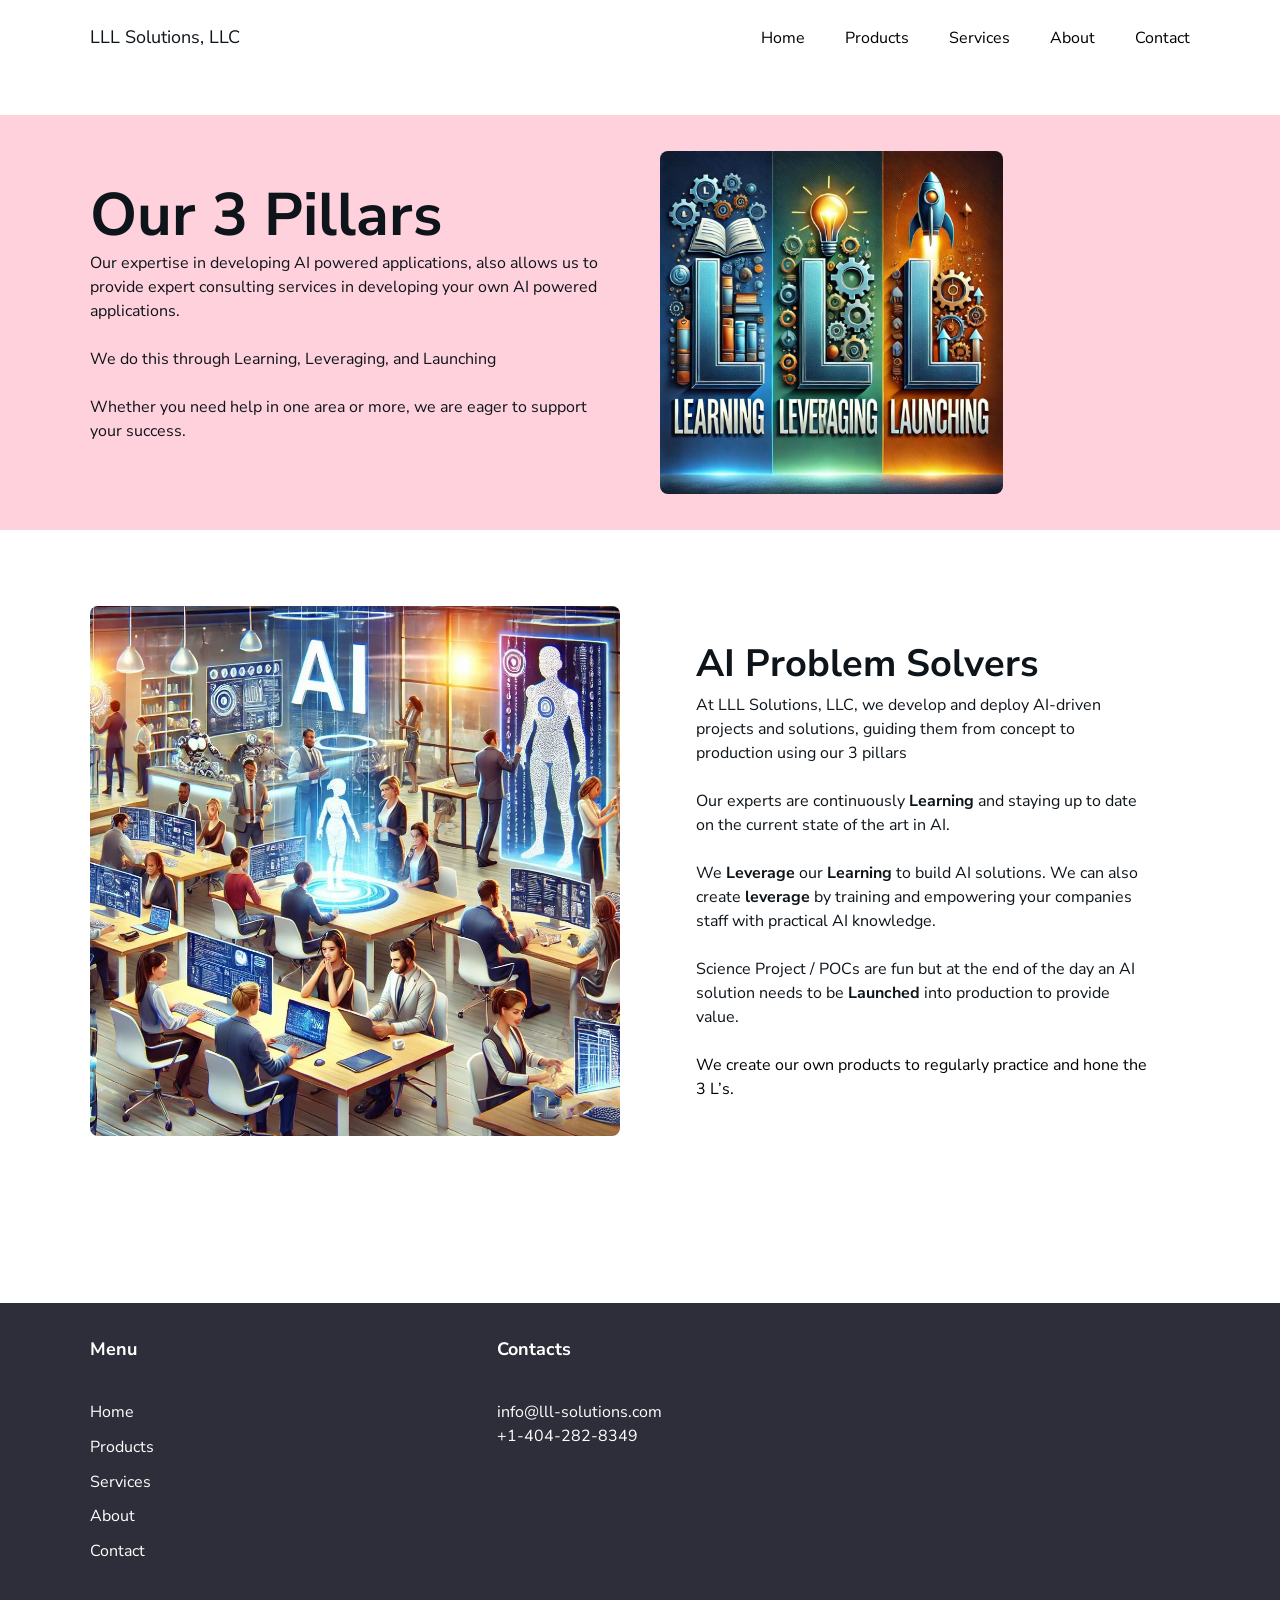
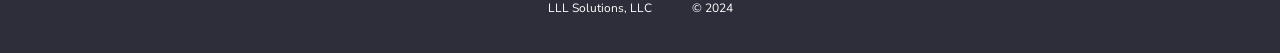
==== commit f970223e: "Render captured WordPress sections without runtime animation" ====
--- a/index.html
+++ b/index.html
@@ -103,7 +103,7 @@
 		}
 </style>
 <style id='hostinger-ai-style-inline-css'>
-.hostinger-ai-fade-up { opacity: 0; }
+.hostinger-ai-fade-up { opacity: 1; }
 </style>
 <script src="/wp-includes/js/jquery/jquery.min.js" id="jquery-core-js"></script>
 <script src="/wp-includes/js/jquery/jquery-migrate.min.js" id="jquery-migrate-js"></script>
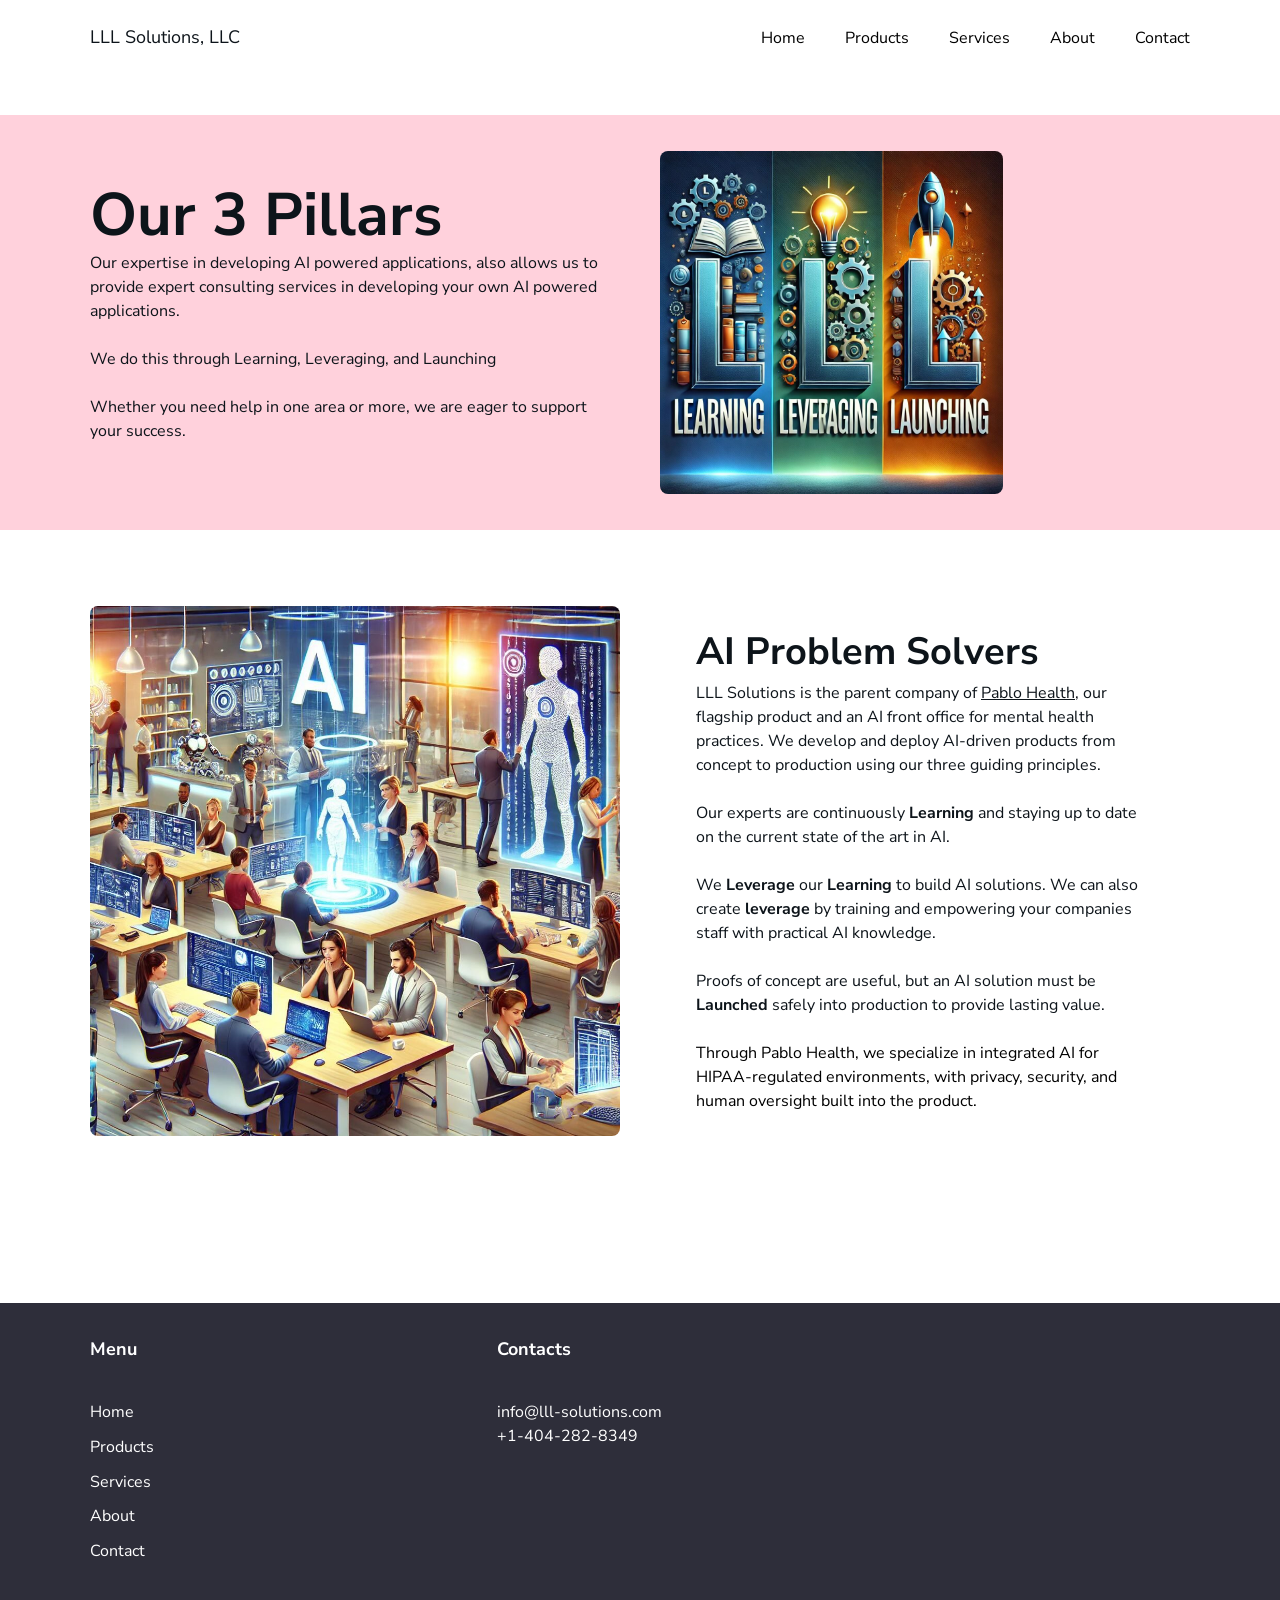
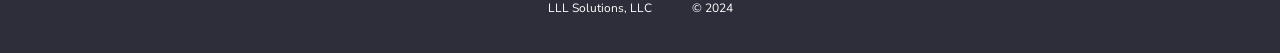
==== commit 3be016ef: "Position Pablo Health as LLL flagship product" ====
--- a/index.html
+++ b/index.html
@@ -232,7 +232,7 @@
 
 
 
-<p class="hostinger-ai-description has-dark-color has-text-color has-link-color has-medium-font-size wp-elements-cebeaff451516c8c4ca890ffe76fc82c" style="margin-top:0;margin-bottom:var(--wp--preset--spacing--50)">At LLL Solutions, LLC, we develop and deploy AI-driven projects and solutions, guiding them from concept to production using our 3 pillars</p>
+<p class="hostinger-ai-description has-dark-color has-text-color has-link-color has-medium-font-size wp-elements-cebeaff451516c8c4ca890ffe76fc82c" style="margin-top:0;margin-bottom:var(--wp--preset--spacing--50)">LLL Solutions is the parent company of <a href="https://pablo.health">Pablo Health</a>, our flagship product and an AI front office for mental health practices. We develop and deploy AI-driven products from concept to production using our three guiding principles.</p>
 
 
 
@@ -244,11 +244,11 @@
 
 
 
-<p class="hostinger-ai-description has-dark-color has-text-color has-link-color has-medium-font-size wp-elements-c7d0a0dee73ec70b54e4475646e79c6d" style="margin-top:0;margin-bottom:var(--wp--preset--spacing--50)">Science Project / POCs are fun but at the end of the day an AI solution needs to be <strong>Launched</strong> into production to provide value.</p>
-
-
-
-<p>We create our own products to regularly practice and hone the 3 L&#8217;s.</p>
+<p class="hostinger-ai-description has-dark-color has-text-color has-link-color has-medium-font-size wp-elements-c7d0a0dee73ec70b54e4475646e79c6d" style="margin-top:0;margin-bottom:var(--wp--preset--spacing--50)">Proofs of concept are useful, but an AI solution must be <strong>Launched</strong> safely into production to provide lasting value.</p>
+
+
+
+<p>Through Pablo Health, we specialize in integrated AI for HIPAA-regulated environments, with privacy, security, and human oversight built into the product.</p>
 
 
 
@@ -382,4 +382,4 @@
 </html>
 
 
-<!-- Page cached by LiteSpeed Cache 7.9.1 on 2026-09-19 17:13:32 -->+<!-- Page cached by LiteSpeed Cache 7.9.1 on 2026-09-19 17:13:32 -->
